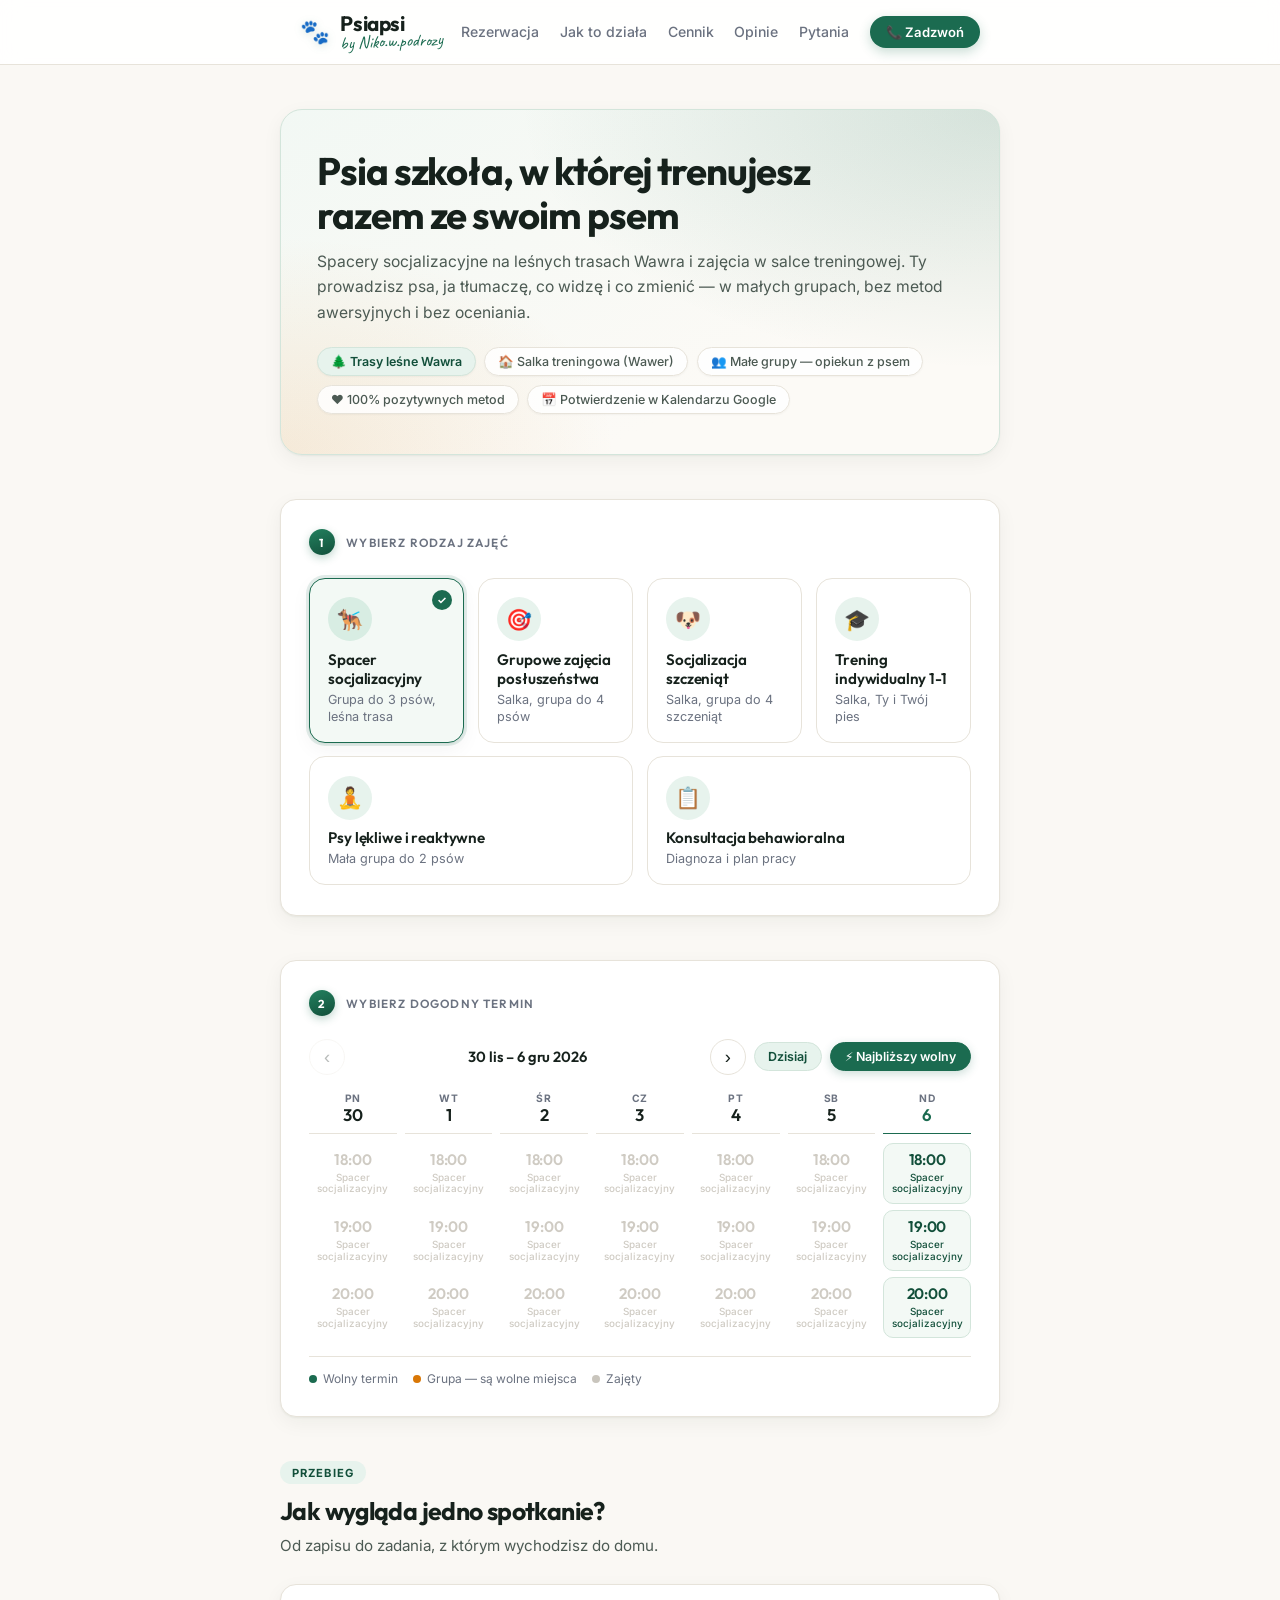
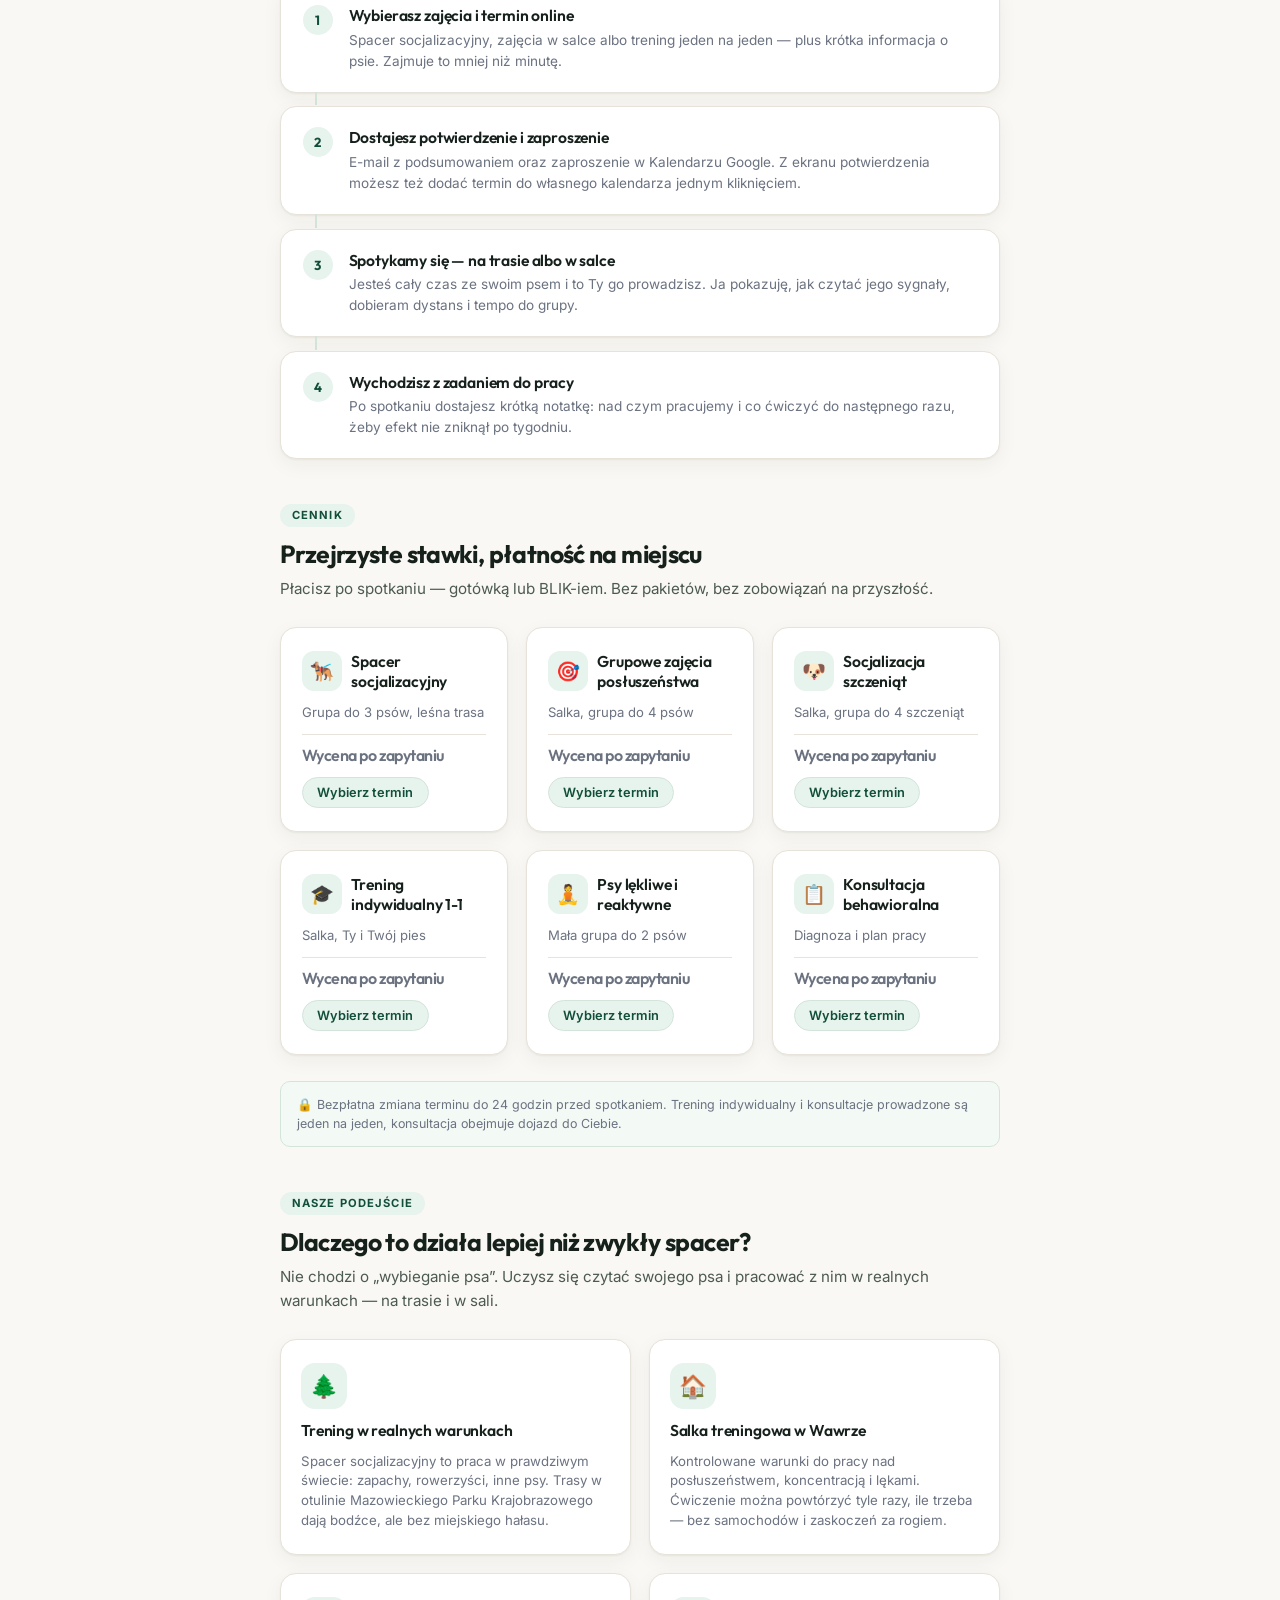
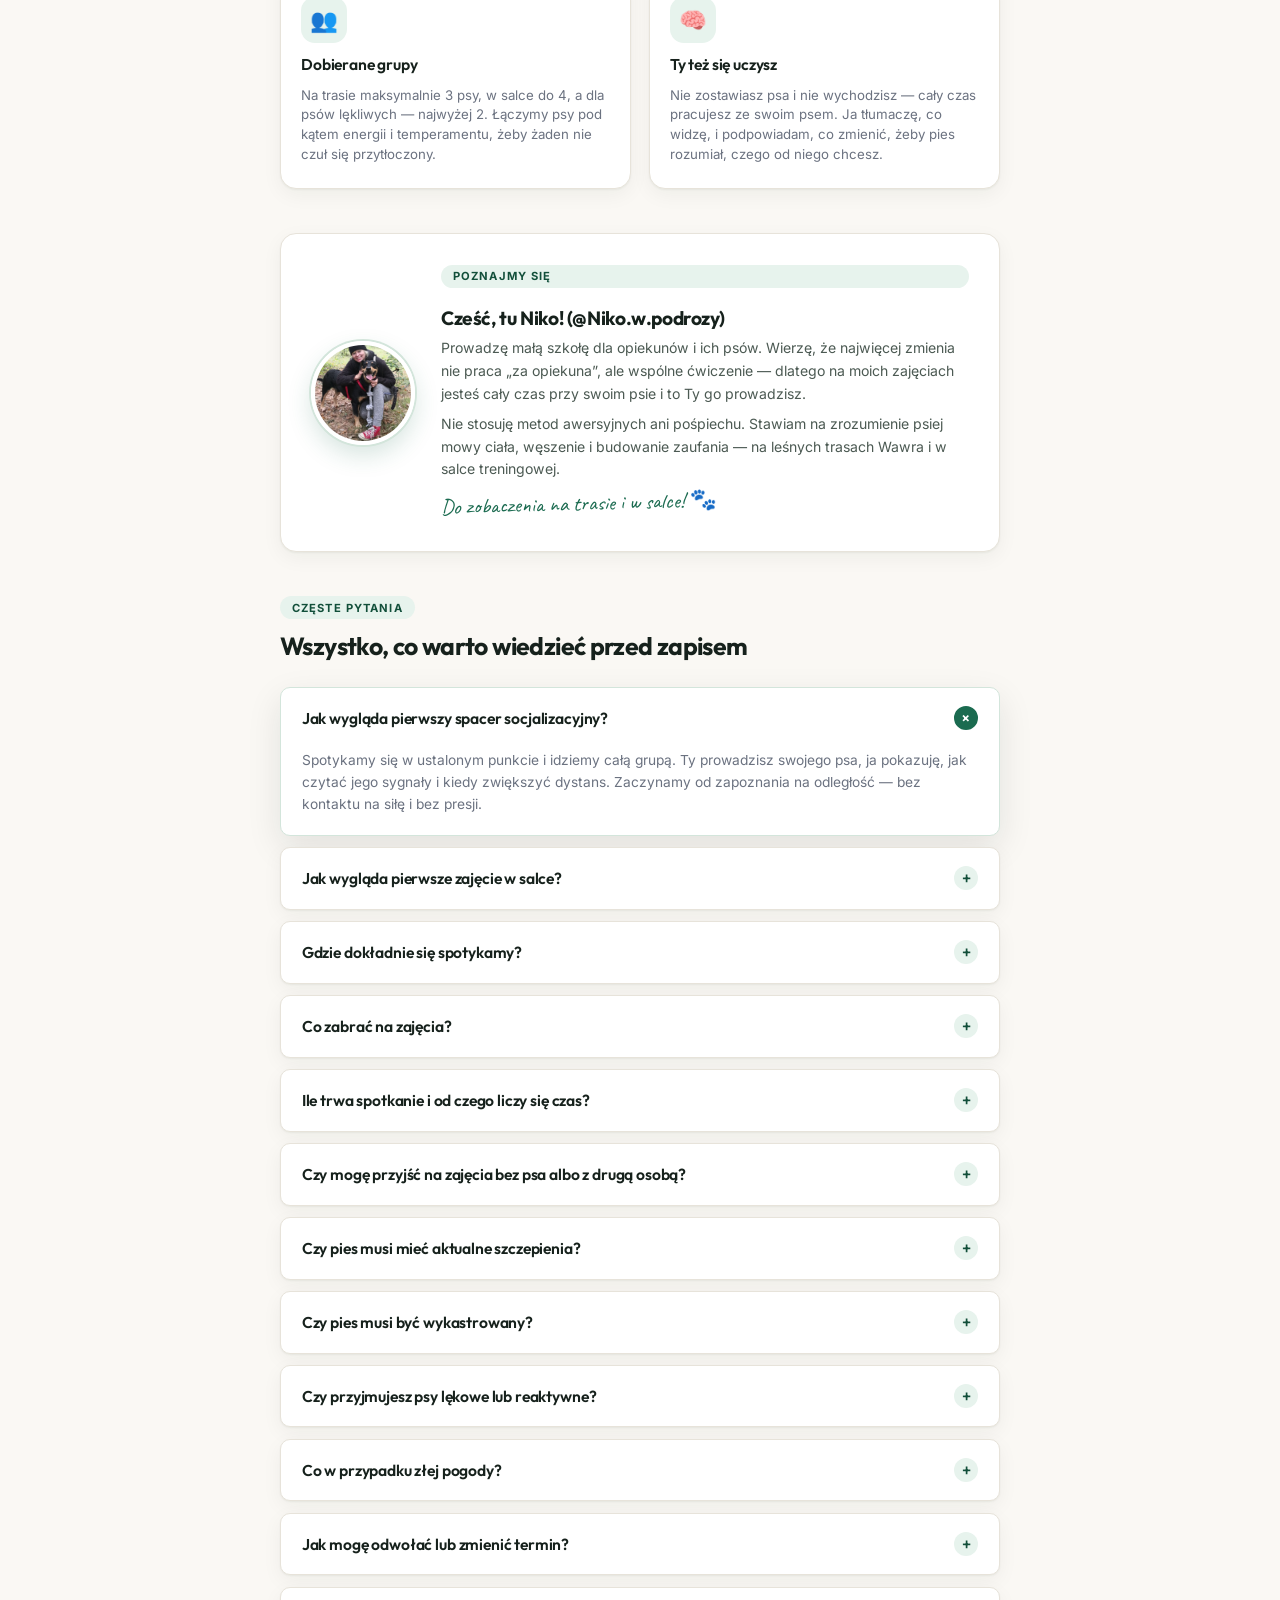
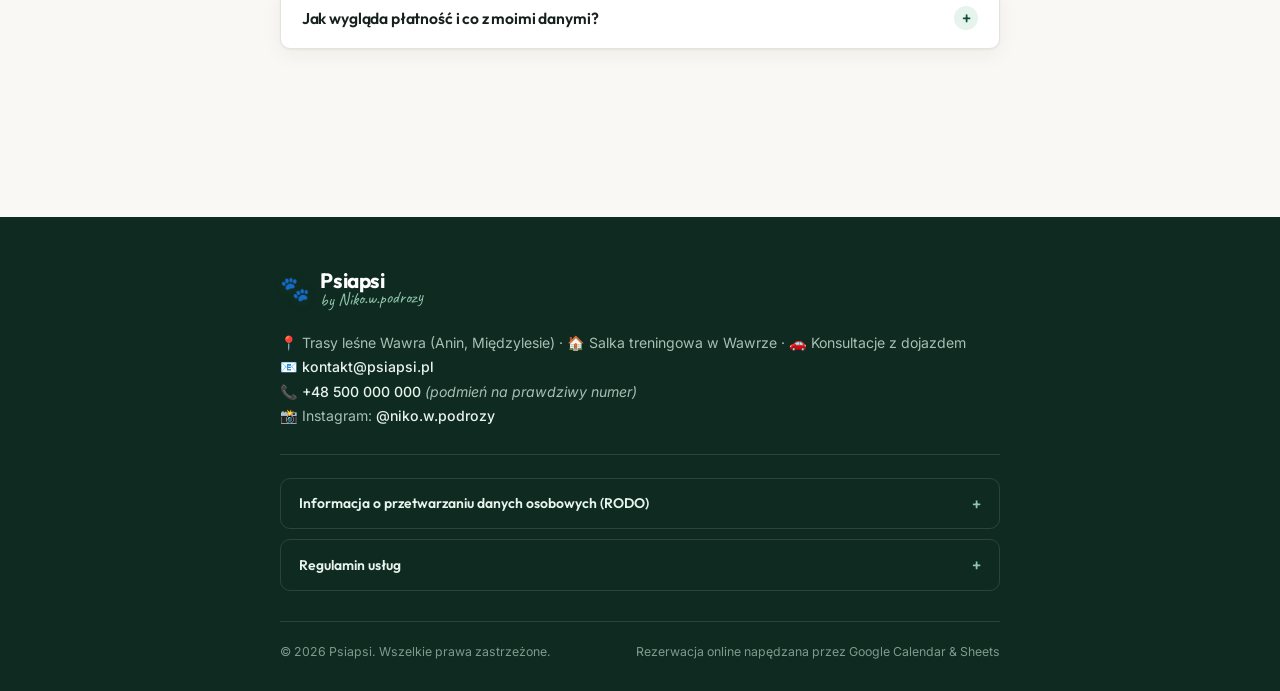
==== index.html @ 92fd33e4 "Ujednolić kalendarz i pokazywać zajęcia przy każdej godzinie Dni, w których wybrana usługa nie miała" ====
<!DOCTYPE html>
<html lang="pl">
<head>
  <meta charset="UTF-8">
  <meta name="viewport" content="width=device-width, initial-scale=1.0">
  <meta name="description" content="Psiapsi — Spacery, konsultacje behawioralne i treningi dla psów w Warszawie (Wawer). Zarezerwuj termin online w mniej niż minutę.">
  <meta name="robots" content="index, follow">
  <meta name="theme-color" content="#1B6B50">
  <link rel="canonical" href="https://psiapsi.pl/">
  <title>Psiapsi — Spacery, Konsultacje i Treningi Psów | Warszawa Wawer</title>

  <!-- Favicon (inline SVG — bez dodatkowych zapytań) -->
  <link rel="icon" href="data:image/svg+xml,%3Csvg xmlns='http://www.w3.org/2000/svg' viewBox='0 0 100 100'%3E%3Ctext y='.9em' font-size='90'%3E%F0%9F%90%BE%3C/text%3E%3C/svg%3E">

  <!-- Open Graph / Social -->
  <meta property="og:type" content="website">
  <meta property="og:locale" content="pl_PL">
  <meta property="og:site_name" content="Psiapsi">
  <meta property="og:title" content="Psiapsi — Spacery, Konsultacje i Treningi Psów | Warszawa Wawer">
  <meta property="og:description" content="Spacery w otulinie Mazowieckiego Parku Krajobrazowego, małe grupy do 3 psów i konsultacje behawioralne. Zarezerwuj termin online w mniej niż minutę.">
  <meta property="og:url" content="https://psiapsi.pl/">
  <meta property="og:image" content="https://psiapsi.pl/images/Niko_Natka.jpg">
  <meta property="og:image:alt" content="Niko i Natka — opiekunka i pies Psiapsi">
  <meta name="twitter:card" content="summary_large_image">
  <meta name="twitter:title" content="Psiapsi — Spacery, Konsultacje i Treningi Psów | Warszawa Wawer">
  <meta name="twitter:description" content="Spacery w otulinie Mazowieckiego Parku Krajobrazowego, małe grupy do 3 psów i konsultacje behawioralne. Zarezerwuj termin online w mniej niż minutę.">
  <meta name="twitter:image" content="https://psiapsi.pl/images/Niko_Natka.jpg">

  <link rel="preconnect" href="https://fonts.googleapis.com">
  <link rel="preconnect" href="https://fonts.gstatic.com" crossorigin>
  <link href="https://fonts.googleapis.com/css2?family=Caveat:wght@600&family=Inter:wght@300;400;500;600;700&family=Outfit:wght@500;600;700&display=swap" rel="stylesheet">
  <link rel="stylesheet" href="styles/spotkania.css?v=20261031c">

  <script type="application/ld+json">
  {
    "@context": "https://schema.org",
    "@type": "LocalBusiness",
    "name": "Psiapsi",
    "description": "Spacery, konsultacje behawioralne i treningi dla psów w Warszawie (Wawer).",
    "url": "https://psiapsi.pl/",
    "image": "https://psiapsi.pl/images/Niko_Natka.jpg",
    "email": "kontakt@psiapsi.pl",
    "areaServed": { "@type": "Place", "name": "Warszawa Wawer" },
    "address": {
      "@type": "PostalAddress",
      "addressLocality": "Warszawa",
      "addressRegion": "Mazowieckie",
      "addressCountry": "PL"
    },
    "sameAs": ["https://instagram.com/niko.w.podrozy"],
    "makesOffer": [
      { "@type": "Offer", "itemOffered": { "@type": "Service", "name": "Spacer socjalizacyjny" } },
      { "@type": "Offer", "itemOffered": { "@type": "Service", "name": "Grupowe zajęcia posłuszeństwa" } },
      { "@type": "Offer", "itemOffered": { "@type": "Service", "name": "Socjalizacja szczeniąt" } },
      { "@type": "Offer", "itemOffered": { "@type": "Service", "name": "Trening indywidualny 1-1" } },
      { "@type": "Offer", "itemOffered": { "@type": "Service", "name": "Zajęcia dla psów lękliwych i reaktywnych" } },
      { "@type": "Offer", "itemOffered": { "@type": "Service", "name": "Konsultacja behawioralna" } }
    ]
  }
  </script>
</head>
<body>

  <a href="#main-content" class="s-skip-link">Przejdź do treści głównej</a>

  <!-- Nagłówek serwisu -->
  <header class="s-header">
    <div class="s-header-inner">
      <a href="index.html" class="s-logo" aria-label="Psiapsi — Strona Główna">
        <span class="s-logo-icon">🐾</span>
        <div class="s-logo-text">
          <span class="s-logo-name">Psiapsi</span>
          <span class="s-logo-sub">by Niko.w.podrozy</span>
        </div>
      </a>

      <button type="button" class="s-menu-toggle" id="menuToggle"
              aria-expanded="false" aria-controls="mainNav" aria-label="Otwórz menu">
        <span aria-hidden="true">☰</span>
      </button>

      <nav class="s-nav-links" id="mainNav" aria-label="Nawigacja główna">
        <a href="#step1" class="s-nav-link">Rezerwacja</a>
        <a href="#jak-to-dziala" class="s-nav-link">Jak to działa</a>
        <a href="#cennik" class="s-nav-link">Cennik</a>
        <a href="#opinie" class="s-nav-link">Opinie</a>
        <a href="#faq" class="s-nav-link">Pytania</a>
        <!-- UWAGA: podmień numer na prawdziwy -->
        <a href="tel:+48500000000" class="s-header-cta">📞 Zadzwoń</a>
      </nav>
    </div>
  </header>

  <!-- Główna zawartość -->
  <main class="s-main" id="main-content">
    <div class="s-page">

      <!-- Hero Banner z Kalendarzem w centrum -->
      <div class="s-page-title" id="start">
        <h1>Psia szkoła, w której trenujesz razem ze swoim psem</h1>
        <p>
          Spacery socjalizacyjne na leśnych trasach Wawra i zajęcia w salce treningowej. Ty prowadzisz psa, ja tłumaczę, co widzę i co zmienić — w małych grupach, bez metod awersyjnych i bez oceniania.
        </p>

        <div class="s-hero-badges">
          <span class="s-badge s-badge--highlight">🌲 Trasy leśne Wawra</span>
          <span class="s-badge">🏠 Salka treningowa (Wawer)</span>
          <span class="s-badge">👥 Małe grupy — opiekun z psem</span>
          <span class="s-badge">❤️ 100% pozytywnych metod</span>
          <span class="s-badge">📅 Potwierdzenie w Kalendarzu Google</span>
        </div>
      </div>

      <!-- KROK 1: Rodzaj zajęć -->
      <section class="s-step" id="step1">
        <div class="s-step-label">
          <span class="s-step-num">1</span>
          <span>Wybierz rodzaj zajęć</span>
        </div>
        <div class="s-service-row" id="serviceRowContainer" role="group" aria-label="Rodzaj zajęć">
          <div class="s-service-loading">
            <span class="s-service-loading-dot">🐾</span> Ładowanie dostępnych zajęć...
          </div>
        </div>
      </section>

      <!-- KROK 2: Wybierz termin -->
      <section class="s-step" id="step2">
        <div class="s-step-label">
          <span class="s-step-num">2</span>
          <span>Wybierz dogodny termin</span>
        </div>

        <!-- Nawigacja tygodnia -->
        <div class="s-week-nav">
          <button type="button" class="s-week-arrow" id="prevWeekBtn" aria-label="Poprzedni tydzień">‹</button>
          <span class="s-week-label" id="weekRangeLabel">Tydzień</span>
          <button type="button" class="s-week-arrow" id="nextWeekBtn" aria-label="Następny tydzień">›</button>
          <button type="button" class="s-today-btn" id="todayJumpBtn">Dzisiaj</button>
          <button type="button" class="s-today-btn s-today-btn--accent" id="nextFreeBtn">⚡ Najbliższy wolny</button>
        </div>

        <!-- Pasek dni (desktop i mobile) -->
        <div class="s-days-strip" id="mobileDaysStrip" role="group" aria-label="Wybór dnia tygodnia"></div>

        <!-- Baner aktywnego dnia (mobile) -->
        <div class="s-mobile-banner" id="mobileActiveDayBanner">
          <button type="button" class="s-mobile-arrow" id="mobilePrevDayBtn" aria-label="Poprzedni dzień">‹</button>
          <span id="mobileDayBannerTitle">Dzień</span>
          <button type="button" class="s-mobile-arrow" id="mobileNextDayBtn" aria-label="Następny dzień">›</button>
        </div>

        <!-- Siatka slotów -->
        <div class="s-slots-grid" id="studioGrid" role="group" aria-label="Dostępne terminy"></div>

        <!-- Legenda -->
        <div class="s-legend">
          <span class="s-legend-item"><span class="s-dot free"></span>Wolny termin</span>
          <span class="s-legend-item"><span class="s-dot partial"></span>Grupa — są wolne miejsca</span>
          <span class="s-legend-item"><span class="s-dot busy"></span>Zajęty</span>
        </div>
      </section>

      <!-- KROK 3: Dane (pojawia się automatycznie po kliknięciu godziny) -->
      <section class="s-step s-step--form s-step--hidden" id="step3" aria-hidden="true" tabindex="-1" aria-label="Twoje dane i potwierdzenie">
        <div class="s-step-label">
          <span class="s-step-num">3</span>
          <span>Twoje dane i potwierdzenie</span>
        </div>

        <!-- Podsumowanie wybranego terminu -->
        <div class="s-selected-summary" id="selectedSummaryBar">
          <span class="s-summary-icon">📅</span>
          <span id="selectedSummaryText">—</span>
          <button type="button" class="s-change-btn" id="changeSelectionBtn">Zmień termin</button>
        </div>

        <form id="spotkaniaForm" novalidate>
          <input type="hidden" id="bookingDateInput" name="rawDate">
          <input type="hidden" id="timeSlot" name="timeSlot">
          <input type="hidden" id="serviceType" name="serviceType">

          <div class="s-form-grid">
            <div class="s-field">
              <label for="firstName">Twoje imię</label>
              <input type="text" id="firstName" name="firstName" placeholder="np. Anna" required autocomplete="given-name">
            </div>
            <div class="s-field">
              <label for="lastName">Twoje nazwisko</label>
              <input type="text" id="lastName" name="lastName" placeholder="np. Kowalska" required autocomplete="family-name">
            </div>
            <div class="s-field">
              <label for="clientEmail">Adres e-mail</label>
              <input type="email" id="clientEmail" name="clientEmail" placeholder="twoj.adres@gmail.com" required autocomplete="email">
            </div>
            <div class="s-field">
              <label for="clientPhone">Telefon kontaktowy</label>
              <input type="tel" id="clientPhone" name="clientPhone" placeholder="np. 600 100 200" required autocomplete="tel" inputmode="tel">
            </div>
            <div class="s-field s-field--full">
              <span class="s-field-hint">Na e-mail wyślemy zaproszenie w Kalendarzu Google i potwierdzenie. Numer telefonu przydaje się, gdyby coś wydarzyło się na trasie.</span>
            </div>
            <div class="s-field">
              <label for="dogName">Imię psa</label>
              <input type="text" id="dogName" name="dogName" placeholder="np. Luna" required>
            </div>
            <div class="s-field">
              <label for="dogAge">Wiek psa (w latach)</label>
              <input type="number" id="dogAge" name="dogAge" placeholder="np. 3" min="0" max="20" required>
            </div>
            <div class="s-field s-field--full">
              <label id="dogGenderLabel">Płeć psa</label>
              <div class="s-gender-row" role="group" aria-labelledby="dogGenderLabel">
                <button type="button" class="s-gender-btn active" data-gender="pies" aria-pressed="true">🐕 Pies (samiec)</button>
                <button type="button" class="s-gender-btn" data-gender="suka" aria-pressed="false">🐩 Suka</button>
              </div>
            </div>
            <div class="s-field s-field--full">
              <label for="dogSociability">Jak Twój pies reaguje na inne psy?</label>
              <select id="dogSociability" name="dogSociability" required>
                <option value="Spokojnie – wita się lub ignoruje">Spokojnie – wita się lub ignoruje</option>
                <option value="Neutralnie – potrzebuje chwili dystansu">Neutralnie – potrzebuje chwili dystansu</option>
                <option value="Pobudliwie – mocno ciągnie do psów">Pobudliwie – mocno ciągnie do psów</option>
                <option value="Lękliwie – boi się innych psów">Lękliwie – boi się innych psów</option>
                <option value="Pierwszy kontakt – nie wiem">Pierwszy kontakt – nie wiem</option>
              </select>
              <span class="s-field-hint">Dzięki temu dobierzemy odpowiednich kompanów do spaceru grupowego.</span>
            </div>
            <div class="s-field s-field--full">
              <label for="dogNotes">Ważne informacje o psie <span class="s-optional">(opcjonalnie)</span></label>
              <textarea id="dogNotes" name="dogNotes" rows="3" placeholder="Zdrowie, alergie, przyjmowane leki, lęk przed hałasem, ulubione smakołyki…"></textarea>
            </div>
            <div class="s-field s-field--full">
              <label for="locationSelect">Miejsce spotkania</label>
              <select id="locationSelect" name="location" required>
                <option value="Warszawa Wawer (trasy leśne MPK)" selected>Warszawa Wawer (trasy leśne MPK)</option>
              </select>
            </div>
          </div>

          <div class="s-consents">
            <label class="s-checkbox">
              <input type="checkbox" id="healthConfirm" name="healthConfirm" required>
              <span>Potwierdzam, że pies jest zdrowy, ma aktualne szczepienia i nie jest w trakcie leczenia.</span>
            </label>
            <label class="s-checkbox">
              <input type="checkbox" id="rodoConsent" name="rodoConsent" required>
              <span>Wyrażam zgodę na przetwarzanie moich danych osobowych w celu obsługi tej rezerwacji. <a href="#rodo">Informacja RODO</a>.</span>
            </label>
          </div>

          <button type="submit" class="s-submit-btn" id="submitBtn">
            <span id="submitBtnText">Potwierdź rezerwację</span>
          </button>

          <p class="s-guarantee">🔒 Bezpłatna zmiana terminu do 24h przed spotkaniem · Płatność na miejscu lub BLIK</p>
        </form>
      </section>

      <!-- Stan sukcesu -->
      <section class="s-success s-step--hidden" id="successSection" role="status" aria-live="polite" tabindex="-1">
        <div class="s-success-inner">
          <div class="s-success-icon">🎉</div>
          <h2>Rezerwacja przyjęta!</h2>
          <p>Wydarzenie zostało utworzone w systemie, a oficjalne zaproszenie wysłane do Twojego Kalendarza Google.</p>
          <div class="s-success-details" id="modalSummaryDetails"></div>
          <div class="s-success-actions">
            <button type="button" class="s-success-btn" id="closeModalBtn">Wróć do grafiku</button>
            <button type="button" class="s-success-btn s-success-btn--ghost" id="addToCalendarBtn">📅 Dodaj do kalendarza</button>
            <button type="button" class="s-success-btn s-success-btn--ghost" id="anotherBookingBtn">Zarezerwuj kolejny termin</button>
            <a class="s-success-btn s-success-btn--ghost" href="https://instagram.com/niko.w.podrozy" target="_blank" rel="noopener">📸 Obserwuj na Instagramie</a>
          </div>
        </div>
      </section>

      <!-- ── SEKCJA: JAK TO DZIAŁA ────────────────────────────────────── -->
      <section class="s-section" id="jak-to-dziala">
        <div class="s-section-header">
          <span class="s-section-tag">Przebieg</span>
          <h2 class="s-section-title">Jak wygląda jedno spotkanie?</h2>
          <p class="s-section-desc">Od zapisu do zadania, z którym wychodzisz do domu.</p>
        </div>

        <ol class="s-flow">
          <li class="s-flow-step">
            <span class="s-flow-num">1</span>
            <div class="s-flow-body">
              <h3 class="s-flow-title">Wybierasz zajęcia i termin online</h3>
              <p class="s-flow-text">Spacer socjalizacyjny, zajęcia w salce albo trening jeden na jeden — plus krótka informacja o psie. Zajmuje to mniej niż minutę.</p>
            </div>
          </li>
          <li class="s-flow-step">
            <span class="s-flow-num">2</span>
            <div class="s-flow-body">
              <h3 class="s-flow-title">Dostajesz potwierdzenie i zaproszenie</h3>
              <p class="s-flow-text">E-mail z podsumowaniem oraz zaproszenie w Kalendarzu Google. Z ekranu potwierdzenia możesz też dodać termin do własnego kalendarza jednym kliknięciem.</p>
            </div>
          </li>
          <li class="s-flow-step">
            <span class="s-flow-num">3</span>
            <div class="s-flow-body">
              <h3 class="s-flow-title">Spotykamy się — na trasie albo w salce</h3>
              <p class="s-flow-text">Jesteś cały czas ze swoim psem i to Ty go prowadzisz. Ja pokazuję, jak czytać jego sygnały, dobieram dystans i tempo do grupy.</p>
            </div>
          </li>
          <li class="s-flow-step">
            <span class="s-flow-num">4</span>
            <div class="s-flow-body">
              <h3 class="s-flow-title">Wychodzisz z zadaniem do pracy</h3>
              <p class="s-flow-text">Po spotkaniu dostajesz krótką notatkę: nad czym pracujemy i co ćwiczyć do następnego razu, żeby efekt nie zniknął po tygodniu.</p>
            </div>
          </li>
        </ol>
      </section>

      <!-- ── SEKCJA: CENNIK (renderowany z zakładki „Uslugi”) ─────────── -->
      <section class="s-section" id="cennik">
        <div class="s-section-header">
          <span class="s-section-tag">Cennik</span>
          <h2 class="s-section-title">Przejrzyste stawki, płatność na miejscu</h2>
          <p class="s-section-desc">Płacisz po spotkaniu — gotówką lub BLIK-iem. Bez pakietów, bez zobowiązań na przyszłość.</p>
        </div>

        <div class="s-price-grid" id="priceGrid">
          <div class="s-price-card s-price-card--loading">Ładowanie cennika…</div>
        </div>

        <p class="s-price-note">🔒 Bezpłatna zmiana terminu do 24 godzin przed spotkaniem. Trening indywidualny i konsultacje prowadzone są jeden na jeden, konsultacja obejmuje dojazd do Ciebie.</p>
      </section>

      <!-- ── SEKCJA: OPINIE (pokazywana tylko, gdy są dane w arkuszu) ─── -->
      <section class="s-section s-section--hidden" id="opinie">
        <div class="s-section-header">
          <span class="s-section-tag">Opinie opiekunów</span>
          <h2 class="s-section-title">Co mówią opiekunowie</h2>
        </div>
        <div class="s-testimonial-grid" id="testimonialGrid"></div>
      </section>

      <!-- ── SEKCJA 1: DLACZEGO MY ────────────────────────────────────── -->
      <section class="s-section" id="dlaczego-my">
        <div class="s-section-header">
          <span class="s-section-tag">Nasze podejście</span>
          <h2 class="s-section-title">Dlaczego to działa lepiej niż zwykły spacer?</h2>
          <p class="s-section-desc">Nie chodzi o „wybieganie psa”. Uczysz się czytać swojego psa i pracować z nim w realnych warunkach — na trasie i w sali.</p>
        </div>

        <div class="s-features-grid">
          <div class="s-feature-card">
            <span class="s-feature-icon">🌲</span>
            <h3 class="s-feature-title">Trening w realnych warunkach</h3>
            <p class="s-feature-text">Spacer socjalizacyjny to praca w prawdziwym świecie: zapachy, rowerzyści, inne psy. Trasy w otulinie Mazowieckiego Parku Krajobrazowego dają bodźce, ale bez miejskiego hałasu.</p>
          </div>
          <div class="s-feature-card">
            <span class="s-feature-icon">🏠</span>
            <h3 class="s-feature-title">Salka treningowa w Wawrze</h3>
            <p class="s-feature-text">Kontrolowane warunki do pracy nad posłuszeństwem, koncentracją i lękami. Ćwiczenie można powtórzyć tyle razy, ile trzeba — bez samochodów i zaskoczeń za rogiem.</p>
          </div>
          <div class="s-feature-card">
            <span class="s-feature-icon">👥</span>
            <h3 class="s-feature-title">Dobierane grupy</h3>
            <p class="s-feature-text">Na trasie maksymalnie 3 psy, w salce do 4, a dla psów lękliwych — najwyżej 2. Łączymy psy pod kątem energii i temperamentu, żeby żaden nie czuł się przytłoczony.</p>
          </div>
          <div class="s-feature-card">
            <span class="s-feature-icon">🧠</span>
            <h3 class="s-feature-title">Ty też się uczysz</h3>
            <p class="s-feature-text">Nie zostawiasz psa i nie wychodzisz — cały czas pracujesz ze swoim psem. Ja tłumaczę, co widzę, i podpowiadam, co zmienić, żeby pies rozumiał, czego od niego chcesz.</p>
          </div>
        </div>
      </section>

      <!-- ── SEKCJA 2: O MNIE ────────────────────────────────────────── -->
      <section class="s-section" id="o-nas">
        <div class="s-about-card">
          <img src="images/Niko_Natka.jpg" alt="Niko i Natka — Psiapsi" class="s-about-avatar" width="96" height="96" loading="lazy" decoding="async">
          <div class="s-about-content">
            <span class="s-section-tag">Poznajmy się</span>
            <h2 class="s-about-name">Cześć, tu Niko! (@Niko.w.podrozy)</h2>
            <p class="s-about-bio">
              Prowadzę małą szkołę dla opiekunów i ich psów. Wierzę, że najwięcej zmienia nie praca „za opiekuna”, ale wspólne ćwiczenie — dlatego na moich zajęciach jesteś cały czas przy swoim psie i to Ty go prowadzisz.
            </p>
            <p class="s-about-bio">
              Nie stosuję metod awersyjnych ani pośpiechu. Stawiam na zrozumienie psiej mowy ciała, węszenie i budowanie zaufania — na leśnych trasach Wawra i w salce treningowej.
            </p>
            <span class="s-about-signature">Do zobaczenia na trasie i w salce! 🐾</span>
          </div>
        </div>
      </section>

      <!-- ── SEKCJA 3: FAQ ───────────────────────────────────────────── -->
      <section class="s-section" id="faq">
        <div class="s-section-header">
          <span class="s-section-tag">Częste pytania</span>
          <h2 class="s-section-title">Wszystko, co warto wiedzieć przed zapisem</h2>
        </div>

        <div class="s-faq-list">
          <details class="s-faq-item" open>
            <summary class="s-faq-question">Jak wygląda pierwszy spacer socjalizacyjny?</summary>
            <p class="s-faq-answer">Spotykamy się w ustalonym punkcie i idziemy całą grupą. Ty prowadzisz swojego psa, ja pokazuję, jak czytać jego sygnały i kiedy zwiększyć dystans. Zaczynamy od zapoznania na odległość — bez kontaktu na siłę i bez presji.</p>
          </details>
          <details class="s-faq-item">
            <summary class="s-faq-question">Jak wygląda pierwsze zajęcie w salce?</summary>
            <p class="s-faq-answer">Krótkie omówienie, rozgrzewka i konkretne zadania: posłuszeństwo, koncentracja na opiekunie, spokój w obecności innych psów. Pracujemy w tempie dopasowanym do grupy, a ćwiczenie powtarzamy tyle razy, ile trzeba.</p>
          </details>
          <details class="s-faq-item">
            <summary class="s-faq-question">Gdzie dokładnie się spotykamy?</summary>
            <p class="s-faq-answer">Spacery socjalizacyjne startują na terenie Wawra (Anin, Międzylesie), przy wejściu na trasy leśne. Zajęcia grupowe i trening indywidualny odbywają się w salce treningowej w Wawrze, a konsultacja — z moim dojazdem do Ciebie. Dokładny punkt spotkania potwierdzam razem z rezerwacją.</p>
          </details>
          <details class="s-faq-item">
            <summary class="s-faq-question">Co zabrać na zajęcia?</summary>
            <p class="s-faq-answer">Wygodną smycz (nie flexi), smakołyki pokrojone na drobne kawałki i ulubioną zabawkę. Jeśli pies pracuje w kagańcu albo nosi szele, zabierz je ze sobą. Na trasę warto wziąć wodę dla psa.</p>
          </details>
          <details class="s-faq-item">
            <summary class="s-faq-question">Ile trwa spotkanie i od czego liczy się czas?</summary>
            <p class="s-faq-answer">Czas trwania każdego rodzaju zajęć znajdziesz w cenniku. Podana godzina to moment startu w umówionym miejscu — liczymy od początku pracy z psem, a nie od wyjścia z domu.</p>
          </details>
          <details class="s-faq-item">
            <summary class="s-faq-question">Czy mogę przyjść na zajęcia bez psa albo z drugą osobą?</summary>
            <p class="s-faq-answer">Na pierwsze spotkanie możesz przyjść sam, żeby wszystko zobaczyć. Na zajęcia możecie przyjść we dwójkę — jedna osoba pracuje z psem, druga się przygląda i uczy się tego samego.</p>
          </details>
          <details class="s-faq-item">
            <summary class="s-faq-question">Czy pies musi mieć aktualne szczepienia?</summary>
            <p class="s-faq-answer">Tak. Prosimy o aktualne szczepienia oraz zabezpieczenie przed pasożytami zewnętrznymi. Jeśli pies jest w trakcie leczenia albo ma chorobę zakaźną, przesuniemy spotkanie na później — dla bezpieczeństwa jego i pozostałych psów.</p>
          </details>
          <details class="s-faq-item">
            <summary class="s-faq-question">Czy pies musi być wykastrowany?</summary>
            <p class="s-faq-answer">Nie stawiamy tego jako warunku. W grupie prosimy jednak o informację o cieczce — w takim terminie zamieniamy zajęcia grupowe na trening indywidualny.</p>
          </details>
          <details class="s-faq-item">
            <summary class="s-faq-question">Czy przyjmujesz psy lękowe lub reaktywne?</summary>
            <p class="s-faq-answer">Tak — prowadzę dla nich osobne zajęcia: w bardzo małej grupie (najwyżej 2 psy) albo indywidualnie w salce. Pracujemy w takim dystansie, w jakim pies jest jeszcze w stanie się uczyć. Napisz w uwagach, czego się spodziewać.</p>
          </details>
          <details class="s-faq-item">
            <summary class="s-faq-question">Co w przypadku złej pogody?</summary>
            <p class="s-faq-answer">Zajęcia w salce odbywają się niezależnie od pogody. Spacery socjalizacyjne przekładamy przy ulewie, burzy lub skrajnych upałach — odezwę się z propozycją nowego terminu.</p>
          </details>
          <details class="s-faq-item">
            <summary class="s-faq-question">Jak mogę odwołać lub zmienić termin?</summary>
            <p class="s-faq-answer">Możesz bezpłatnie zmienić termin do 24 godzin przed spotkaniem — wystarczy odpowiedzieć na e-mail z rezerwacją lub zadzwonić.</p>
          </details>
          <details class="s-faq-item">
            <summary class="s-faq-question">Jak wygląda płatność i co z moimi danymi?</summary>
            <p class="s-faq-answer">Płacisz po spotkaniu — gotówką lub BLIK-iem, bez zaliczek i pakietów. Dane z formularza wykorzystuję wyłącznie do obsługi rezerwacji i kontaktu; szczegóły znajdziesz w <a href="#rodo">informacji RODO</a> w stopce.</p>
          </details>
        </div>
      </section>

    </div>
  </main>

  <!-- Stopka serwisu -->
  <footer class="s-footer">
    <div class="s-footer-inner">
      <div class="s-footer-top">
        <div class="s-logo">
          <span class="s-logo-icon">🐾</span>
          <div class="s-logo-text">
            <span class="s-logo-name">Psiapsi</span>
            <span class="s-logo-sub">by Niko.w.podrozy</span>
          </div>
        </div>

        <div class="s-footer-contact">
          <span>📍 Trasy leśne Wawra (Anin, Międzylesie) · 🏠 Salka treningowa w Wawrze · 🚗 Konsultacje z dojazdem</span>
          <span>📧 <a href="mailto:kontakt@psiapsi.pl">kontakt@psiapsi.pl</a></span>
          <span>📞 <a href="tel:+48500000000">+48 500 000 000</a> <em>(podmień na prawdziwy numer)</em></span>
          <span>📸 Instagram: <a href="https://instagram.com/niko.w.podrozy" target="_blank" rel="noopener">@niko.w.podrozy</a></span>
        </div>
      </div>

      <!-- Dokumenty: treści do uzupełnienia przez administratora danych -->
      <div class="s-legal">
        <details class="s-legal-item" id="rodo">
          <summary class="s-legal-question">Informacja o przetwarzaniu danych osobowych (RODO)</summary>
          <div class="s-legal-body">
            <p><strong>Administrator danych:</strong> Psiapsi, kontakt@psiapsi.pl. <em>Uzupełnij pełną nazwę, adres i NIP.</em></p>
            <p>Dane z formularza (imię, nazwisko, e-mail, telefon, informacje o psie) przetwarzamy wyłącznie w celu przyjęcia i obsługi rezerwacji, kontaktu w sprawie spotkania oraz utworzenia zaproszenia w kalendarzu — na podstawie art. 6 ust. 1 lit. b RODO (wykonanie umowy) oraz lit. f (prawnie uzasadniony interes: kontakt i obrona przed roszczeniami).</p>
            <p>W obsłudze zapisów korzystamy z usług Google (Arkusz Google, Kalendarz Google, Gmail), w związku z czym dane są przetwarzane również poza terenem Polski, na warunkach opisanych w dokumentach Google. Nie przekazujemy danych w celach marketingowych i nie sprzedajemy ich osobom trzecim.</p>
            <p>Dane przechowujemy przez czas niezbędny do obsługi rezerwacji i rozliczeń, a w zakresie wymaganym przepisami — do upływu okresu przedawnienia roszczeń.</p>
            <p>Masz prawo dostępu do swoich danych, ich sprostowania, usunięcia, ograniczenia przetwarzania, przenoszenia oraz wniesienia sprzeciwu. Bez kontaktu z Tobą nie jesteśmy w stanie zrealizować usługi, więc wniesienie sprzeciwu wobec przetwarzania oznacza rezygnację z rezerwacji. Możesz również złożyć skargę do Prezesa Urzędu Ochrony Danych Osobowych.</p>
            <p>Podanie danych jest dobrowolne, ale niezbędne do przyjęcia rezerwacji.</p>
          </div>
        </details>

        <details class="s-legal-item" id="regulamin">
          <summary class="s-legal-question">Regulamin usług</summary>
          <div class="s-legal-body">
            <p><strong>Zakres usług.</strong> Prowadzimy zajęcia dla opiekunów i ich psów: spacery socjalizacyjne na trasach leśnych Wawra (Anin, Międzylesie), zajęcia grupowe i trening indywidualny w salce treningowej w Wawrze oraz konsultacje behawioralne z dojazdem. Na zajęciach opiekun pracuje ze swoim psem; nie prowadzimy wyprowadzania psów bez opiekuna i nie świadczymy opieki weterynaryjnej ani nie podajemy leków, o ile nie zostało to ustalone osobno.</p>
            <p><strong>Bezpieczeństwo.</strong> Pies musi być zdrowy, mieć aktualne szczepienia i być zabezpieczony przed pasożytami zewnętrznymi. Opiekun zobowiązuje się zgłosić przed zajęciami agresję, lęk, chorobę zakaźną oraz cieczkę.</p>
            <p><strong>Terminy.</strong> Rezerwację możesz bezpłatnie zmienić lub odwołać do 24 godzin przed spotkaniem.</p>
            <p><strong>Pogoda.</strong> Zajęcia w salce odbywają się niezależnie od pogody. W przypadku ulewy, burzy lub skrajnych upałów spacer socjalizacyjny przekładamy na inny, dogodny termin w porozumieniu z opiekunem.</p>
            <p><strong>Płatność.</strong> Po spotkaniu — gotówką lub BLIK-iem. Nie pobieramy zaliczek.</p>
            <p><strong>Zdarzenia losowe.</strong> W razie wypadku lub zdarzenia na trasie niezwłocznie kontaktujemy się z opiekunem i działamy zgodnie z jego wskazówkami.</p>
          </div>
        </details>
      </div>

      <div class="s-footer-bottom">
        <span>© 2026 Psiapsi. Wszelkie prawa zastrzeżone.</span>
        <span>Rezerwacja online napędzana przez Google Calendar & Sheets</span>
      </div>
    </div>
  </footer>

  <script src="scripts/spotkania.js?v=20261031c" defer></script>
</body>
</html>
---- styles/spotkania.css ----
/* ==========================================================
   PsiApsi — spotkania.css
   Ciepła, leśna minimalistyka:
   papierowe tło · głęboka zieleń · piaskowy akcent
   Nagłówki: Outfit · Treść: Inter · Odręczne akcenty: Caveat
   ========================================================== */

*, *::before, *::after { box-sizing: border-box; margin: 0; padding: 0; }

:root {
  /* ── Marka ── */
  --brand:       #1B6B50;
  --brand-dark:  #124F3A;
  --brand-deep:  #0F2A20;
  --brand-soft:  #E7F3ED;
  --brand-tint:  #F3F9F5;

  /* ── Akcent piaskowy ── */
  --accent:      #D97706;
  --accent-dark: #8A4B06;
  --accent-soft: #FDF3E0;
  --accent-line: #F0DFC0;

  /* ── Neutralne (ciepłe) ── */
  --text:        #16211C;
  --text-soft:   #4C5A53;
  --text-muted:  #6B7280;
  --border:      #E7E3DA;
  --border-green:#D3E5DB;
  --bg:          #FAF8F4;
  --white:       #FFFFFF;

  /* ── Kształt ── */
  --radius:      16px;
  --radius-sm:   10px;
  --radius-lg:   22px;
  --radius-pill: 999px;
  --shadow:      0 1px 2px rgba(22,33,28,.05), 0 6px 20px rgba(22,33,28,.05);
  --shadow-md:   0 12px 34px rgba(22,33,28,.10);

  /* ── Typografia ── */
  --font:         'Inter', system-ui, -apple-system, sans-serif;
  --font-display: 'Outfit', 'Inter', system-ui, sans-serif;
  --font-hand:    'Caveat', cursive;
}

html { font-size: 16px; scroll-behavior: smooth; }

body {
  font-family: var(--font);
  background: var(--bg);
  color: var(--text);
  min-height: 100vh;
  -webkit-font-smoothing: antialiased;
}

/* ── Dostępność: skip link + focus klawiatury ─────────────── */

.s-skip-link {
  position: absolute;
  left: -9999px;
  top: 0;
  z-index: 200;
  padding: .7rem 1.1rem;
  background: var(--brand);
  color: #fff;
  border-radius: 0 0 var(--radius-sm) 0;
  font-size: .85rem;
  font-weight: 600;
  text-decoration: none;
}
.s-skip-link:focus { left: 0; }

:focus-visible {
  outline: 3px solid rgba(27,107,80,.45);
  outline-offset: 2px;
  border-radius: 6px;
}

.s-slot-btn:focus-visible,
.s-service-btn:focus-visible,
.s-day-pill:focus-visible {
  outline: 3px solid var(--brand);
  outline-offset: 2px;
}

/* Kontenery sekcji są fokusowane programowo — bez ramki, treść jest widoczna */
.s-step:focus,
.s-success:focus { outline: none; }

/* ── Nagłówek ─────────────────────────────────────────────── */

.s-header {
  position: sticky;
  top: 0;
  z-index: 100;
  background: rgba(255,255,255,.88);
  backdrop-filter: saturate(140%) blur(10px);
  -webkit-backdrop-filter: saturate(140%) blur(10px);
  border-bottom: 1px solid var(--border);
}

.s-header-inner {
  max-width: 720px;
  margin: 0 auto;
  padding: 0 1.25rem;
  height: 64px;
  display: flex;
  align-items: center;
  justify-content: space-between;
}

/* ── Logo ─────────────────────────────────────────────────── */

.s-logo {
  display: flex;
  align-items: center;
  gap: .65rem;
  text-decoration: none;
  color: var(--text);
}

.s-logo-icon {
  font-size: 1.5rem;
  line-height: 1;
  filter: drop-shadow(0 2px 4px rgba(27,107,80,.18));
}

.s-logo-text {
  display: flex;
  flex-direction: column;
  line-height: 1.1;
}

.s-logo-name {
  font-family: var(--font-display);
  font-weight: 700;
  font-size: 1.3rem;
  letter-spacing: -.02em;
  color: var(--text);
}

.s-logo-sub {
  font-family: var(--font-hand);
  font-size: 1.1rem;
  color: var(--brand);
  margin-top: -3px;
  transform: rotate(-2deg);
  display: inline-block;
}

/* ── Przycisk menu (mobile) ───────────────────────────────── */

.s-menu-toggle {
  display: none;
  align-items: center;
  justify-content: center;
  width: 42px;
  height: 42px;
  border-radius: var(--radius-sm);
  border: 1.5px solid var(--border);
  background: var(--white);
  color: var(--text);
  font-size: 1.15rem;
  line-height: 1;
  cursor: pointer;
  transition: border-color .18s, background .18s;
}
.s-menu-toggle:hover { border-color: var(--border-green); background: var(--brand-tint); }

/* ── Układ strony ─────────────────────────────────────────── */

.s-main { padding: 2.75rem 1.25rem 5.5rem; }

.s-page {
  max-width: 720px;
  margin: 0 auto;
  display: flex;
  flex-direction: column;
  gap: 2.75rem;
}

/* Kotwice nie chowają się pod przyklejonym nagłówkiem */
.s-page-title,
.s-step,
.s-section { scroll-margin-top: 88px; }

/* ── Hero ─────────────────────────────────────────────────── */

.s-page-title {
  position: relative;
  overflow: hidden;
  padding: 2.5rem 2.25rem;
  border-radius: var(--radius-lg);
  border: 1px solid var(--border-green);
  background:
    radial-gradient(115% 130% at 100% 0%, rgba(27,107,80,.16), transparent 58%),
    radial-gradient(85% 115% at 0% 100%, rgba(217,119,6,.12), transparent 55%),
    linear-gradient(155deg, #F2F8F4 0%, #FCFAF6 72%);
  box-shadow: var(--shadow);
}

.s-page-title h1 {
  font-family: var(--font-display);
  font-size: clamp(1.6rem, 4.4vw, 2.4rem);
  font-weight: 700;
  letter-spacing: -.028em;
  line-height: 1.14;
  margin-bottom: .7rem;
  color: var(--text);
  text-wrap: balance;
}

.s-page-title p {
  color: var(--text-soft);
  font-size: .98rem;
  line-height: 1.62;
}

.s-hero-badges {
  display: flex;
  flex-wrap: wrap;
  gap: .55rem;
  margin-top: 1.35rem;
}

.s-badge {
  display: inline-flex;
  align-items: center;
  gap: .38rem;
  background: rgba(255,255,255,.85);
  border: 1px solid var(--border);
  padding: .38rem .8rem;
  border-radius: var(--radius-pill);
  font-size: .78rem;
  font-weight: 500;
  color: var(--text-soft);
  box-shadow: 0 1px 2px rgba(22,33,28,.04);
}

.s-badge--highlight {
  background: var(--brand-soft);
  border-color: var(--border-green);
  color: var(--brand-dark);
  font-weight: 600;
}

/* ── Kroki ────────────────────────────────────────────────── */

.s-step {
  background: var(--white);
  border: 1px solid var(--border);
  border-radius: var(--radius);
  padding: 1.85rem 1.75rem;
  box-shadow: var(--shadow);
}

.s-step--hidden { display: none; }

.s-step-label {
  display: flex;
  align-items: center;
  gap: .7rem;
  font-family: var(--font-display);
  font-size: .74rem;
  font-weight: 600;
  text-transform: uppercase;
  letter-spacing: .1em;
  color: var(--text-muted);
  margin-bottom: 1.4rem;
}

.s-step-num {
  width: 26px;
  height: 26px;
  border-radius: 50%;
  background: linear-gradient(160deg, #23815F, var(--brand-dark));
  color: #fff;
  font-size: .72rem;
  font-weight: 700;
  display: flex;
  align-items: center;
  justify-content: center;
  flex-shrink: 0;
  box-shadow: 0 3px 8px rgba(27,107,80,.28);
}

/* ── Kafle usług (Krok 1) ─────────────────────────────────── */

.s-service-row {
  display: flex;
  gap: .85rem;
  flex-wrap: wrap;
}

.s-service-btn {
  position: relative;
  flex: 1;
  min-width: 150px;
  display: flex;
  flex-direction: column;
  align-items: flex-start;
  gap: .55rem;
  padding: 1.15rem 1.15rem 1.05rem;
  background: var(--white);
  border: 1.5px solid var(--border);
  border-radius: var(--radius);
  cursor: pointer;
  text-align: left;
  font-family: var(--font);
  transition: border-color .18s, background .18s, box-shadow .18s, transform .18s;
}

.s-service-btn:hover {
  border-color: var(--border-green);
  background: var(--brand-tint);
  transform: translateY(-2px);
  box-shadow: var(--shadow);
}

.s-service-btn.active {
  border-color: var(--brand);
  background: var(--brand-tint);
  box-shadow: 0 0 0 3px rgba(27,107,80,.12), var(--shadow);
}

/* Znacznik wyboru na aktywnym kaflu */
.s-service-btn.active::after {
  content: '✓';
  position: absolute;
  top: .7rem;
  right: .7rem;
  width: 20px;
  height: 20px;
  border-radius: 50%;
  background: var(--brand);
  color: #fff;
  font-size: .68rem;
  font-weight: 700;
  display: flex;
  align-items: center;
  justify-content: center;
}

.s-service-icon {
  width: 44px;
  height: 44px;
  border-radius: 50%;
  background: var(--brand-soft);
  font-size: 1.3rem;
  display: flex;
  align-items: center;
  justify-content: center;
  flex-shrink: 0;
  transition: background .18s;
}

.s-service-btn.active .s-service-icon { background: #D8EDE3; }

.s-service-text {
  display: flex;
  flex-direction: column;
  gap: .18rem;
}

.s-service-name {
  font-family: var(--font-display);
  font-size: .95rem;
  font-weight: 600;
  color: var(--text);
  letter-spacing: -.01em;
}

.s-service-desc {
  font-size: .79rem;
  color: var(--text-muted);
  line-height: 1.35;
}

/* Czas trwania i cena na kaflu usługi (dane z arkusza) */
.s-service-meta {
  margin-top: .3rem;
  font-family: var(--font-display);
  font-size: .78rem;
  font-weight: 600;
  color: var(--brand-dark);
}

.s-service-loading {
  width: 100%;
  padding: 1.4rem;
  text-align: center;
  color: var(--text-muted);
  font-size: .88rem;
  background: var(--bg);
  border-radius: var(--radius);
  border: 1px dashed var(--border);
  display: flex;
  align-items: center;
  justify-content: center;
  gap: .55rem;
}

.s-service-loading-dot { animation: pulsePaw 1.4s infinite ease-in-out; }

@keyframes pulsePaw {
  0%, 100% { transform: scale(1);    opacity: .7; }
  50%      { transform: scale(1.22); opacity: 1; }
}

/* ── Nawigacja tygodnia (Krok 2) ──────────────────────────── */

.s-week-nav {
  display: flex;
  align-items: center;
  flex-wrap: wrap;
  gap: .5rem;
  margin-bottom: 1.1rem;
}

.s-week-arrow {
  width: 36px;
  height: 36px;
  border-radius: 50%;
  border: 1px solid var(--border);
  background: var(--white);
  color: var(--text);
  font-size: 1.15rem;
  line-height: 1;
  cursor: pointer;
  display: flex;
  align-items: center;
  justify-content: center;
  transition: background .18s, border-color .18s, color .18s;
}
.s-week-arrow:hover:not(:disabled) {
  background: var(--brand-soft);
  border-color: var(--brand);
  color: var(--brand-dark);
}
.s-week-arrow:disabled { opacity: .3; cursor: default; }

.s-week-label {
  flex: 1;
  text-align: center;
  font-family: var(--font-display);
  font-size: .92rem;
  font-weight: 600;
  color: var(--text);
  letter-spacing: -.01em;
}

.s-today-btn {
  font-family: var(--font);
  font-size: .78rem;
  font-weight: 600;
  padding: .38rem .85rem;
  border-radius: var(--radius-pill);
  border: 1px solid var(--border-green);
  background: var(--brand-soft);
  color: var(--brand-dark);
  cursor: pointer;
  white-space: nowrap;
  transition: background .18s, border-color .18s, color .18s;
}
.s-today-btn:hover { background: var(--brand); border-color: var(--brand); color: #fff; }

/* Skrót „Najbliższy wolny termin” — jednym kliknięciem do pierwszego okna */
.s-today-btn--accent {
  background: var(--brand);
  border-color: var(--brand);
  color: #fff;
  box-shadow: 0 3px 10px rgba(27,107,80,.22);
}
.s-today-btn--accent:hover {
  background: var(--brand-dark);
  border-color: var(--brand-dark);
  color: #fff;
}

/* ── Pasek dni ────────────────────────────────────────────── */

.s-days-strip {
  display: flex;
  gap: .45rem;
  margin-bottom: 1.35rem;
  overflow-x: auto;
  padding-bottom: 3px;
  scrollbar-width: none;
}
.s-days-strip::-webkit-scrollbar { display: none; }

/* Pasek dni służy wyborowi dnia na telefonie. Na desktopie cały tydzień
   jest widoczny, więc byłby tylko martwym przyciskiem bez efektu. */
@media (min-width: 560px) {
  .s-days-strip { display: none; }
}

.s-day-pill {
  flex: 1;
  min-width: 54px;
  max-width: 84px;
  display: flex;
  flex-direction: column;
  align-items: center;
  gap: .3rem;
  padding: .65rem .3rem;
  border-radius: var(--radius-sm);
  border: 1px solid var(--border);
  background: var(--white);
  cursor: pointer;
  font-family: var(--font);
  transition: background .18s, border-color .18s, transform .18s;
}

.s-day-pill:hover { background: var(--brand-tint); border-color: var(--border-green); transform: translateY(-1px); }

.s-day-pill.active {
  background: var(--brand);
  border-color: var(--brand);
  color: #fff;
  box-shadow: 0 4px 12px rgba(27,107,80,.28);
}

.s-day-pill.is-today .s-day-name { color: var(--brand); font-weight: 700; }
.s-day-pill.active.is-today .s-day-name { color: #fff; }

.s-day-name { font-size: .68rem; font-weight: 600; text-transform: uppercase; letter-spacing: .07em; }
.s-day-num  { font-family: var(--font-display); font-size: 1.05rem; font-weight: 600; }
.s-day-dot  { width: 6px; height: 6px; border-radius: 50%; background: #CFCBC3; flex-shrink: 0; }
.s-day-dot.is-free    { background: var(--brand); }
.s-day-dot.is-partial { background: var(--accent); }
.s-day-dot.is-busy    { background: #CFCBC3; }
.s-day-dot.is-other   { background: transparent; box-shadow: inset 0 0 0 1.5px var(--accent); }

/* ── Baner dnia (mobile) ──────────────────────────────────── */

.s-mobile-banner {
  display: none;
  align-items: center;
  justify-content: space-between;
  background: var(--brand-soft);
  border: 1px solid var(--border-green);
  border-radius: var(--radius-sm);
  padding: .65rem 1rem;
  margin-bottom: 1.1rem;
  font-family: var(--font-display);
  font-weight: 600;
  font-size: .92rem;
  color: var(--brand-dark);
}

.s-mobile-arrow {
  background: none;
  border: none;
  font-size: 1.35rem;
  color: var(--brand);
  cursor: pointer;
  padding: 0 .5rem;
  line-height: 1;
}

/* ── Siatka slotów ────────────────────────────────────────── */

/* Siatka 7 dni. Kolumny są zbite — dzień pokazuje tylko swoje godziny,
   więc przy wspólnym grafiku godziny same układają się w poziomie. */
.s-slots-grid {
  display: grid;
  grid-template-columns: repeat(7, 1fr);
  gap: .5rem;
  align-items: start;
  margin-bottom: 1.1rem;
}

.s-day-col {
  display: none;
  flex-direction: column;
  gap: .4rem;
}
.s-day-col.is-mobile-active { display: flex; }

/* Dzień bez terminów — przygaszony nagłówek, żeby nie zabierał uwagi */
.s-day-col.is-off .s-day-col-header {
  opacity: .45;
  border-bottom-style: dashed;
}

/* Dzień wolny: subtelna kreska zamiast zupełnie pustej kolumny */
.s-slot-empty {
  display: flex;
  align-items: center;
  justify-content: center;
  min-height: 3.4rem;
  font-size: 1.1rem;
  color: #D8D4CC;
}

/* Desktop: pełny tydzień */
@media (min-width: 560px) {
  .s-day-col { display: flex; }
}

.s-day-col-header {
  text-align: center;
  padding-bottom: .5rem;
  border-bottom: 1px solid var(--border);
  margin-bottom: .15rem;
}
.s-day-col-name {
  display: block;
  font-size: .64rem;
  font-weight: 700;
  text-transform: uppercase;
  letter-spacing: .08em;
  color: var(--text-muted);
}
.s-day-col-num {
  display: block;
  font-family: var(--font-display);
  font-size: 1.05rem;
  font-weight: 600;
  color: var(--text);
}

.s-day-col.is-today .s-day-col-num { color: var(--brand); }
.s-day-col.is-today .s-day-col-header { border-bottom-color: var(--brand); }

/* ── Slot ─────────────────────────────────────────────────── */

.s-slot-btn {
  width: 100%;
  min-height: 3.4rem;
  padding: .5rem .35rem;
  border-radius: var(--radius-sm);
  border: 1px solid transparent;
  font-family: var(--font);
  font-size: .78rem;
  font-weight: 500;
  text-align: center;
  cursor: pointer;
  transition: background .15s, color .15s, border-color .15s, transform .15s, box-shadow .15s;
  display: flex;
  flex-direction: column;
  align-items: center;
  justify-content: center;
  gap: .2rem;
}

.s-slot-time {
  font-family: var(--font-display);
  font-size: .95rem;
  font-weight: 600;
  letter-spacing: -.01em;
  line-height: 1.1;
}

/* Godzina zakończenia — druga linia, tylko gdy niesie informację */
.s-slot-end {
  font-size: .62rem;
  font-weight: 400;
  line-height: 1.1;
  color: var(--text-muted);
}

/* Licznik miejsc w trwającej grupie */
.s-slot-count {
  font-family: var(--font-display);
  font-size: .64rem;
  font-weight: 700;
  line-height: 1.1;
  padding: .05rem .35rem;
  border-radius: var(--radius-pill);
  background: rgba(217,119,6,.16);
  color: var(--accent-dark);
}

.s-slot-btn.is-free:hover .s-slot-end { color: rgba(255,255,255,.8); }
.s-slot-btn.is-partial:hover .s-slot-count {
  background: rgba(255,255,255,.22);
  color: #fff;
}

/* Stan: wolny */
.s-slot-btn.is-free {
  background: var(--brand-tint);
  border-color: var(--border-green);
  color: var(--brand-dark);
}
.s-slot-btn.is-free:hover {
  background: var(--brand);
  border-color: var(--brand);
  color: #fff;
  transform: translateY(-2px);
  box-shadow: 0 5px 14px rgba(27,107,80,.28);
}

/* Stan: można dołączyć (trwają zajęcia grupowe) */
.s-slot-btn.is-partial {
  background: var(--accent-soft);
  border-color: var(--accent-line);
  color: var(--accent-dark);
}
.s-slot-btn.is-partial:hover {
  background: var(--accent);
  border-color: var(--accent);
  color: #fff;
  transform: translateY(-2px);
  box-shadow: 0 5px 14px rgba(217,119,6,.28);
}

/* Stan: zajęty */
.s-slot-btn.is-full {
  background: #F6F4F0;
  border-color: var(--border);
  color: #A8A29B;
  cursor: not-allowed;
}

/* Stan: miniony */
.s-slot-btn.is-past {
  background: transparent;
  border-color: transparent;
  color: #CFCBC3;
  cursor: not-allowed;
}

/* Stan: wybrany (na końcu, aby wygrywał z pozostałymi) */
.s-slot-btn.is-selected {
  background: var(--brand);
  border-color: var(--brand);
  color: #fff;
  box-shadow: 0 6px 16px rgba(27,107,80,.32);
}

/* Nazwa zajęć — druga linia pod godziną, zawsze widoczna. Kolor dziedziczy
   po stanie slotu, więc kafelek zachowuje standardowy wygląd. */
.s-slot-service {
  max-width: 100%;
  font-size: .62rem;
  font-weight: 500;
  line-height: 1.15;
  color: inherit;
  overflow-wrap: anywhere;
}

/* ── Legenda ──────────────────────────────────────────────── */

.s-legend {
  display: flex;
  flex-wrap: wrap;
  gap: .9rem;
  margin-top: .35rem;
  padding-top: .9rem;
  border-top: 1px solid var(--border);
}

.s-legend-item {
  display: flex;
  align-items: center;
  gap: .4rem;
  font-size: .75rem;
  color: var(--text-muted);
}

.s-dot {
  width: 8px;
  height: 8px;
  border-radius: 50%;
  flex-shrink: 0;
}
.s-dot.free    { background: var(--brand); }
.s-dot.partial { background: var(--accent); }
.s-dot.busy    { background: #C9C5BD; }

/* ── Pasek podsumowania (Krok 3) ──────────────────────────── */

.s-selected-summary {
  display: flex;
  align-items: center;
  gap: .75rem;
  background: var(--brand-soft);
  border: 1px solid var(--border-green);
  border-radius: var(--radius-sm);
  padding: .9rem 1.05rem;
  margin-bottom: 1.6rem;
  font-size: .89rem;
  font-weight: 500;
  color: var(--brand-dark);
}

.s-summary-icon { font-size: 1.1rem; flex-shrink: 0; }

#selectedSummaryText { flex: 1; }

.s-change-btn {
  font-family: var(--font);
  font-size: .78rem;
  font-weight: 600;
  color: var(--brand-dark);
  background: rgba(255,255,255,.7);
  border: 1px solid var(--border-green);
  border-radius: var(--radius-pill);
  padding: .3rem .75rem;
  cursor: pointer;
  white-space: nowrap;
  transition: background .18s, color .18s, border-color .18s;
}
.s-change-btn:hover { background: var(--brand); border-color: var(--brand); color: #fff; }

/* ── Formularz ────────────────────────────────────────────── */

.s-form-grid {
  display: grid;
  grid-template-columns: 1fr 1fr;
  gap: 1.1rem;
  margin-bottom: 1.6rem;
}

.s-field { display: flex; flex-direction: column; gap: .4rem; }
.s-field--full { grid-column: 1 / -1; }

.s-field label {
  font-size: .73rem;
  font-weight: 700;
  color: var(--text-muted);
  text-transform: uppercase;
  letter-spacing: .07em;
}

.s-field input,
.s-field select,
.s-field textarea {
  width: 100%;
  padding: .75rem .95rem;
  border: 1.5px solid var(--border);
  border-radius: var(--radius-sm);
  font-family: var(--font);
  font-size: .95rem;
  color: var(--text);
  background: var(--white);
  transition: border-color .18s, box-shadow .18s;
  outline: none;
  appearance: none;
  -webkit-appearance: none;
}

.s-field textarea {
  resize: vertical;
  min-height: 84px;
  line-height: 1.5;
}

.s-field input::placeholder,
.s-field textarea::placeholder { color: #B6B2AA; }

.s-field input:hover,
.s-field select:hover { border-color: #D6D1C7; }

.s-field input:focus,
.s-field select:focus {
  border-color: var(--brand);
  box-shadow: 0 0 0 3px rgba(27,107,80,.12);
}

.s-field select {
  background-image: url("data:image/svg+xml,%3Csvg xmlns='http://www.w3.org/2000/svg' width='12' height='8' viewBox='0 0 12 8'%3E%3Cpath d='M1 1l5 5 5-5' fill='none' stroke='%236B7280' stroke-width='1.6' stroke-linecap='round' stroke-linejoin='round'/%3E%3C/svg%3E");
  background-repeat: no-repeat;
  background-position: right .95rem center;
  padding-right: 2.4rem;
}

.s-field select:disabled {
  background-color: var(--bg);
  color: var(--text-soft);
  border-color: var(--border);
  cursor: not-allowed;
  opacity: .9;
}

.s-field-hint {
  font-size: .75rem;
  color: var(--text-muted);
  line-height: 1.45;
}

.s-optional { font-weight: 500; text-transform: none; letter-spacing: 0; color: #9AA0A6; }

/* ── Zgody (zdrowie psa + RODO) ───────────────────────────── */

.s-consents {
  display: flex;
  flex-direction: column;
  gap: .7rem;
  margin-bottom: 1.6rem;
  padding: 1.1rem 1.15rem;
  background: var(--brand-tint);
  border: 1px solid var(--border-green);
  border-radius: var(--radius-sm);
}

.s-checkbox {
  display: flex;
  align-items: flex-start;
  gap: .65rem;
  font-size: .82rem;
  line-height: 1.5;
  color: var(--text-soft);
  cursor: pointer;
}

.s-checkbox input {
  flex-shrink: 0;
  width: 18px;
  height: 18px;
  margin-top: .1rem;
  accent-color: var(--brand);
  cursor: pointer;
}

.s-checkbox a { color: var(--brand-dark); font-weight: 600; }

.s-checkbox:has(input:invalid:not(:placeholder-shown)) span { color: var(--text-soft); }

/* Przełącznik płci */
.s-gender-row { display: flex; gap: .55rem; }

.s-gender-btn {
  flex: 1;
  padding: .68rem .85rem;
  border-radius: var(--radius-sm);
  border: 1.5px solid var(--border);
  background: var(--white);
  font-family: var(--font);
  font-size: .86rem;
  font-weight: 500;
  color: var(--text);
  cursor: pointer;
  transition: border-color .18s, background .18s, color .18s;
}

.s-gender-btn:hover { border-color: var(--border-green); background: var(--brand-tint); }

.s-gender-btn.active {
  background: var(--brand);
  border-color: var(--brand);
  color: #fff;
  box-shadow: 0 4px 12px rgba(27,107,80,.24);
}

/* ── Przycisk główny ──────────────────────────────────────── */

.s-submit-btn {
  width: 100%;
  padding: 1.05rem;
  border-radius: var(--radius-sm);
  border: none;
  background: linear-gradient(165deg, #23815F 0%, var(--brand-dark) 100%);
  color: #fff;
  font-family: var(--font-display);
  font-size: 1.02rem;
  font-weight: 600;
  letter-spacing: .01em;
  cursor: pointer;
  transition: filter .18s, transform .12s, box-shadow .18s;
  box-shadow: 0 6px 18px rgba(27,107,80,.26);
  margin-bottom: .9rem;
}
.s-submit-btn:hover   { filter: brightness(1.07); transform: translateY(-1px); box-shadow: 0 9px 22px rgba(27,107,80,.30); }
.s-submit-btn:active  { transform: translateY(0); }
.s-submit-btn:disabled { opacity: .6; cursor: not-allowed; transform: none; filter: none; }

.s-guarantee {
  text-align: center;
  font-size: .78rem;
  color: var(--text-muted);
  line-height: 1.55;
}

/* ── Ekran sukcesu ────────────────────────────────────────── */

.s-success {
  background: var(--white);
  border: 1px solid var(--border-green);
  border-radius: var(--radius);
  padding: 2rem 1.75rem;
  box-shadow: var(--shadow-md);
}

.s-success-inner {
  text-align: center;
  max-width: 450px;
  margin: 0 auto;
  display: flex;
  flex-direction: column;
  align-items: center;
  gap: .8rem;
}

.s-success-icon {
  font-size: 3.1rem;
  line-height: 1;
  animation: popIn .35s cubic-bezier(.2,1.4,.5,1);
}

@keyframes popIn {
  from { transform: scale(.6); opacity: 0; }
  to   { transform: scale(1);  opacity: 1; }
}

.s-success h2 {
  font-family: var(--font-display);
  font-size: 1.45rem;
  font-weight: 700;
  letter-spacing: -.02em;
}

.s-success p { font-size: .9rem; color: var(--text-soft); line-height: 1.58; }

.s-success-details {
  width: 100%;
  background: var(--brand-tint);
  border: 1px solid var(--border-green);
  border-radius: var(--radius-sm);
  padding: 1.05rem 1.2rem;
  text-align: left;
  font-size: .85rem;
  line-height: 1.85;
  color: var(--text);
}

.s-success-btn {
  padding: .8rem 2.1rem;
  border-radius: var(--radius-pill);
  border: 2px solid var(--brand);
  background: transparent;
  color: var(--brand);
  font-family: var(--font-display);
  font-size: .95rem;
  font-weight: 600;
  cursor: pointer;
  transition: background .18s, color .18s;
  margin-top: .35rem;
}
.s-success-btn:hover { background: var(--brand); color: #fff; }

/* ── Ekran sukcesu: akcje dodatkowe ───────────────────────── */

.s-success-actions {
  display: flex;
  flex-wrap: wrap;
  justify-content: center;
  gap: .6rem;
  margin-top: 1rem;
  width: 100%;
}

.s-success-btn--ghost {
  border-color: var(--border);
  color: var(--text-soft);
  font-size: .86rem;
  font-weight: 500;
  padding: .6rem 1.1rem;
  text-decoration: none;
  display: inline-flex;
  align-items: center;
}
.s-success-btn--ghost:hover {
  background: var(--brand-soft);
  border-color: var(--border-green);
  color: var(--brand-dark);
}

/* ── Nawigacja w nagłówku ─────────────────────────────────── */

.s-nav-links { display: flex; align-items: center; gap: 1.3rem; }

.s-nav-link {
  position: relative;
  font-size: .88rem;
  font-weight: 500;
  color: var(--text-muted);
  text-decoration: none;
  padding-bottom: 2px;
  transition: color .18s;
}
.s-nav-link::after {
  content: '';
  position: absolute;
  left: 0;
  right: 0;
  bottom: -2px;
  height: 2px;
  border-radius: 2px;
  background: var(--brand);
  transform: scaleX(0);
  transform-origin: left;
  transition: transform .22s ease;
}
.s-nav-link:hover { color: var(--brand-dark); }
.s-nav-link:hover::after { transform: scaleX(1); }

.s-header-cta {
  font-family: var(--font);
  font-size: .82rem;
  font-weight: 600;
  padding: .48rem 1rem;
  border-radius: var(--radius-pill);
  background: var(--brand);
  color: #fff !important;
  text-decoration: none;
  white-space: nowrap;
  box-shadow: 0 4px 12px rgba(27,107,80,.24);
  transition: background .18s, transform .18s;
}
.s-header-cta:hover { background: var(--brand-dark); transform: translateY(-1px); }

/* ── Sekcje landingu ──────────────────────────────────────── */

.s-section {
  display: flex;
  flex-direction: column;
  gap: 1.6rem;
}

.s-section--hidden { display: none; }

.s-section-header { text-align: left; }

.s-section-tag {
  display: inline-block;
  font-size: .7rem;
  font-weight: 700;
  text-transform: uppercase;
  letter-spacing: .1em;
  color: var(--brand-dark);
  background: var(--brand-soft);
  border-radius: var(--radius-pill);
  padding: .28rem .75rem;
  margin-bottom: .7rem;
}

.s-section-title {
  font-family: var(--font-display);
  font-size: 1.55rem;
  font-weight: 700;
  letter-spacing: -.025em;
  color: var(--text);
  line-height: 1.25;
  text-wrap: balance;
}

.s-section-desc {
  font-size: .95rem;
  color: var(--text-soft);
  line-height: 1.6;
  margin-top: .5rem;
}

/* Karty atutów */
.s-features-grid {
  display: grid;
  grid-template-columns: repeat(auto-fit, minmax(240px, 1fr));
  gap: 1.1rem;
}

.s-feature-card {
  background: var(--white);
  border: 1px solid var(--border);
  border-radius: var(--radius);
  padding: 1.45rem 1.25rem;
  box-shadow: var(--shadow);
  display: flex;
  flex-direction: column;
  gap: .7rem;
  transition: transform .22s, box-shadow .22s, border-color .22s;
}

.s-feature-card:hover {
  transform: translateY(-3px);
  box-shadow: var(--shadow-md);
  border-color: var(--border-green);
}

.s-feature-icon {
  width: 46px;
  height: 46px;
  border-radius: 14px;
  background: var(--brand-soft);
  font-size: 1.4rem;
  display: flex;
  align-items: center;
  justify-content: center;
  flex-shrink: 0;
}

.s-feature-title {
  font-family: var(--font-display);
  font-size: .98rem;
  font-weight: 600;
  color: var(--text);
  letter-spacing: -.01em;
}

.s-feature-text {
  font-size: .83rem;
  color: var(--text-muted);
  line-height: 1.5;
}

/* Karta „O mnie” */
.s-about-card {
  background: var(--white);
  border: 1px solid var(--border);
  border-radius: var(--radius);
  padding: 1.9rem;
  box-shadow: var(--shadow);
  display: flex;
  gap: 1.6rem;
  align-items: center;
}

.s-about-avatar {
  width: 104px;
  height: 104px;
  border-radius: 50%;
  object-fit: cover;
  flex-shrink: 0;
  border: 4px solid var(--white);
  box-shadow: 0 0 0 2px var(--border-green), 0 10px 24px rgba(27,107,80,.18);
}

.s-about-content {
  display: flex;
  flex-direction: column;
  gap: .45rem;
}

.s-about-name {
  font-family: var(--font-display);
  font-size: 1.2rem;
  font-weight: 700;
  letter-spacing: -.02em;
  color: var(--text);
}

.s-about-bio {
  font-size: .88rem;
  color: var(--text-soft);
  line-height: 1.62;
}

.s-about-signature {
  font-family: var(--font-hand);
  font-size: 1.35rem;
  color: var(--brand);
  margin-top: .3rem;
  transform: rotate(-1.5deg);
  transform-origin: left;
}

/* FAQ — natywny akordeon */
.s-faq-list {
  display: flex;
  flex-direction: column;
  gap: .7rem;
}

.s-faq-item {
  background: var(--white);
  border: 1px solid var(--border);
  border-radius: var(--radius-sm);
  box-shadow: var(--shadow);
  overflow: hidden;
  transition: border-color .2s, box-shadow .2s;
}

.s-faq-item[open] {
  border-color: var(--border-green);
  box-shadow: var(--shadow-md);
}

.s-faq-question {
  display: flex;
  align-items: center;
  justify-content: space-between;
  gap: 1rem;
  padding: 1.15rem 1.3rem;
  font-family: var(--font-display);
  font-size: .98rem;
  font-weight: 600;
  letter-spacing: -.01em;
  color: var(--text);
  cursor: pointer;
  list-style: none;
  transition: color .18s;
}
.s-faq-question::-webkit-details-marker { display: none; }
.s-faq-question:hover { color: var(--brand-dark); }

.s-faq-question::after {
  content: '+';
  flex-shrink: 0;
  width: 24px;
  height: 24px;
  border-radius: 50%;
  background: var(--brand-soft);
  color: var(--brand-dark);
  font-size: 1.05rem;
  font-weight: 500;
  line-height: 1;
  display: flex;
  align-items: center;
  justify-content: center;
  transition: transform .25s ease, background .18s, color .18s;
}
.s-faq-item[open] .s-faq-question::after {
  transform: rotate(135deg);
  background: var(--brand);
  color: #fff;
}

.s-faq-answer {
  padding: 0 1.3rem 1.25rem;
  font-size: .86rem;
  color: var(--text-muted);
  line-height: 1.6;
}

/* ── Sekcja „Jak to działa” ──────────────────────────────── */

.s-flow {
  list-style: none;
  display: flex;
  flex-direction: column;
  gap: .85rem;
  counter-reset: flow;
}

.s-flow-step {
  display: flex;
  align-items: flex-start;
  gap: 1rem;
  background: var(--white);
  border: 1px solid var(--border);
  border-radius: var(--radius);
  padding: 1.25rem 1.35rem;
  box-shadow: var(--shadow);
  position: relative;
}

/* Łącznik między krokami */
.s-flow-step:not(:last-child)::after {
  content: '';
  position: absolute;
  left: 2.15rem;
  top: 100%;
  height: .85rem;
  width: 1.5px;
  background: var(--border-green);
}

.s-flow-num {
  flex-shrink: 0;
  width: 30px;
  height: 30px;
  border-radius: 50%;
  background: var(--brand-soft);
  color: var(--brand-dark);
  font-family: var(--font-display);
  font-size: .82rem;
  font-weight: 700;
  display: flex;
  align-items: center;
  justify-content: center;
  position: relative;
  z-index: 1;
}

.s-flow-body { display: flex; flex-direction: column; gap: .28rem; }

.s-flow-title {
  font-family: var(--font-display);
  font-size: .98rem;
  font-weight: 600;
  letter-spacing: -.01em;
  color: var(--text);
}

.s-flow-text {
  font-size: .85rem;
  color: var(--text-muted);
  line-height: 1.55;
}

/* ── Sekcja „Cennik” ──────────────────────────────────────── */

.s-price-grid {
  display: grid;
  grid-template-columns: repeat(auto-fit, minmax(200px, 1fr));
  gap: 1.1rem;
  align-items: stretch;
}

.s-price-card {
  display: flex;
  flex-direction: column;
  gap: .75rem;
  background: var(--white);
  border: 1px solid var(--border);
  border-radius: var(--radius);
  padding: 1.45rem 1.3rem;
  box-shadow: var(--shadow);
  transition: transform .22s, box-shadow .22s, border-color .22s;
}

.s-price-card:hover {
  transform: translateY(-3px);
  box-shadow: var(--shadow-md);
  border-color: var(--border-green);
}

.s-price-card--loading {
  grid-column: 1 / -1;
  text-align: center;
  color: var(--text-muted);
  font-size: .88rem;
  padding: 2rem 1rem;
  border-style: dashed;
  box-shadow: none;
}

.s-price-head { display: flex; align-items: center; gap: .6rem; }

.s-price-icon {
  width: 40px;
  height: 40px;
  border-radius: 12px;
  background: var(--brand-soft);
  font-size: 1.2rem;
  display: flex;
  align-items: center;
  justify-content: center;
  flex-shrink: 0;
}

.s-price-name {
  font-family: var(--font-display);
  font-size: .98rem;
  font-weight: 600;
  letter-spacing: -.01em;
  color: var(--text);
}

.s-price-desc {
  font-size: .82rem;
  color: var(--text-muted);
  line-height: 1.45;
}

.s-price-value {
  display: flex;
  align-items: baseline;
  flex-wrap: wrap;
  gap: .5rem;
  padding-top: .6rem;
  border-top: 1px solid var(--border);
  margin-top: auto;
}

.s-price-amount {
  font-family: var(--font-display);
  font-size: 1.4rem;
  font-weight: 700;
  letter-spacing: -.03em;
  color: var(--brand-dark);
}

.s-price-amount--ask {
  font-size: 1rem;
  font-weight: 600;
  color: var(--text-muted);
}

.s-price-duration {
  font-size: .78rem;
  font-weight: 500;
  color: var(--text-muted);
  background: var(--bg);
  border: 1px solid var(--border);
  border-radius: var(--radius-pill);
  padding: .12rem .55rem;
}

.s-price-features {
  list-style: none;
  display: flex;
  flex-direction: column;
  gap: .3rem;
}

.s-price-features li {
  position: relative;
  padding-left: 1.15rem;
  font-size: .8rem;
  color: var(--text-soft);
  line-height: 1.45;
}

.s-price-features li::before {
  content: '✓';
  position: absolute;
  left: 0;
  color: var(--brand);
  font-size: .78rem;
  font-weight: 700;
}

.s-price-cta {
  align-self: flex-start;
  font-family: var(--font);
  font-size: .8rem;
  font-weight: 600;
  padding: .45rem .9rem;
  border-radius: var(--radius-pill);
  border: 1px solid var(--border-green);
  background: var(--brand-soft);
  color: var(--brand-dark);
  cursor: pointer;
  transition: background .18s, color .18s, border-color .18s;
}
.s-price-cta:hover { background: var(--brand); border-color: var(--brand); color: #fff; }

.s-price-note {
  font-size: .78rem;
  color: var(--text-muted);
  line-height: 1.55;
  background: var(--brand-tint);
  border: 1px solid var(--border-green);
  border-radius: var(--radius-sm);
  padding: .8rem 1rem;
}

/* ── Sekcja „Opinie” ──────────────────────────────────────── */

.s-testimonial-grid {
  display: grid;
  grid-template-columns: repeat(auto-fit, minmax(250px, 1fr));
  gap: 1.1rem;
}

.s-testimonial {
  display: flex;
  flex-direction: column;
  gap: .6rem;
  background: var(--white);
  border: 1px solid var(--border);
  border-radius: var(--radius);
  padding: 1.35rem 1.3rem;
  box-shadow: var(--shadow);
  margin: 0;
}

.s-stars {
  color: var(--accent);
  font-size: .95rem;
  letter-spacing: .08em;
  line-height: 1;
}

.s-testimonial-text {
  font-size: .87rem;
  color: var(--text-soft);
  line-height: 1.6;
  margin: 0;
}

.s-testimonial-author {
  font-family: var(--font-display);
  font-size: .82rem;
  font-weight: 600;
  color: var(--text);
  margin-top: auto;
}

.s-testimonial-dog { color: var(--text-muted); font-weight: 500; }

/* ── Stopka ───────────────────────────────────────────────── */

.s-footer {
  background: var(--brand-deep);
  padding: 3.25rem 1.25rem 2rem;
  margin-top: 5rem;
}

.s-footer-inner {
  max-width: 720px;
  margin: 0 auto;
  display: flex;
  flex-direction: column;
  gap: 1.9rem;
}

.s-footer .s-logo-name { color: #FFFFFF; }
.s-footer .s-logo-sub  { color: #8FC6AC; }

.s-footer-top {
  display: flex;
  justify-content: space-between;
  align-items: flex-start;
  flex-wrap: wrap;
  gap: 1.6rem;
}

.s-footer-contact {
  display: flex;
  flex-direction: column;
  gap: .45rem;
  font-size: .88rem;
  color: #A7BFB4;
}

.s-footer-contact a {
  color: #E7F3ED;
  text-decoration: none;
  font-weight: 500;
  transition: color .18s;
}
.s-footer-contact a:hover { color: #FFFFFF; text-decoration: underline; text-underline-offset: 3px; }

/* ── Dokumenty w stopce (RODO, regulamin) ─────────────────── */

.s-legal {
  display: flex;
  flex-direction: column;
  gap: .6rem;
  border-top: 1px solid rgba(255,255,255,.12);
  padding-top: 1.4rem;
}

.s-legal-item {
  border: 1px solid rgba(255,255,255,.12);
  border-radius: var(--radius-sm);
  overflow: hidden;
}

.s-legal-item[open] { border-color: rgba(255,255,255,.22); }

.s-legal-question {
  display: flex;
  align-items: center;
  justify-content: space-between;
  gap: 1rem;
  padding: .9rem 1.1rem;
  font-family: var(--font-display);
  font-size: .87rem;
  font-weight: 600;
  color: #E7F3ED;
  cursor: pointer;
  list-style: none;
}
.s-legal-question::-webkit-details-marker { display: none; }
.s-legal-question::after {
  content: '+';
  flex-shrink: 0;
  font-size: 1.05rem;
  font-weight: 500;
  color: #8FC6AC;
  transition: transform .25s ease;
}
.s-legal-item[open] .s-legal-question::after { transform: rotate(135deg); }

.s-legal-body {
  padding: 0 1.1rem 1.15rem;
  display: flex;
  flex-direction: column;
  gap: .6rem;
  font-size: .8rem;
  line-height: 1.65;
  color: #A7BFB4;
}

.s-legal-body strong { color: #E7F3ED; font-weight: 600; }
.s-legal-body em { color: #8FC6AC; font-style: normal; }

.s-footer-bottom {
  border-top: 1px solid rgba(255,255,255,.12);
  padding-top: 1.4rem;
  display: flex;
  justify-content: space-between;
  align-items: center;
  font-size: .77rem;
  color: #7E9A8D;
  flex-wrap: wrap;
  gap: .5rem;
}

/* ── Ruch zredukowany ─────────────────────────────────────── */

@media (prefers-reduced-motion: reduce) {
  html { scroll-behavior: auto; }
  *, *::before, *::after {
    animation-duration: .001ms !important;
    animation-iteration-count: 1 !important;
    transition-duration: .001ms !important;
  }
}

/* ── Responsywność ────────────────────────────────────────── */

@media (max-width: 559px) {
  .s-main             { padding: 1.5rem 1rem 4rem; }
  .s-page             { gap: 2.25rem; }

  .s-page-title       { padding: 1.75rem 1.4rem; border-radius: var(--radius); }
  .s-page-title h1    { font-size: 1.5rem; }
  .s-page-title p     { font-size: .92rem; }

  .s-step             { padding: 1.35rem 1.25rem; }
  .s-step-label       { letter-spacing: .08em; }

  .s-service-row      { gap: .6rem; }
  .s-service-btn      { min-width: 100%; flex-direction: row; align-items: center; gap: .9rem; padding: 1rem 2.6rem 1rem 1rem; }
  .s-service-btn.active::after { top: 50%; transform: translateY(-50%); right: .9rem; }
  .s-service-text     { flex: 1; }
  .s-service-icon     { width: 40px; height: 40px; font-size: 1.2rem; }

  .s-form-grid        { grid-template-columns: 1fr; }
  .s-field--full      { grid-column: 1; }

  .s-mobile-banner    { display: flex; }

  /* Menu mobilne: przycisk hamburgera + rozwijany panel w nagłówku */
  .s-menu-toggle { display: flex; }

  .s-nav-links {
    position: absolute;
    top: 100%;
    left: 0;
    right: 0;
    display: none;
    flex-direction: column;
    align-items: stretch;
    gap: 0;
    padding: .35rem 1rem .95rem;
    background: var(--white);
    border-bottom: 1px solid var(--border);
    box-shadow: 0 18px 32px rgba(22,33,28,.14);
  }

  .s-header.is-menu-open .s-nav-links { display: flex; }

  .s-nav-links .s-nav-link {
    display: block;
    padding: .8rem .25rem;
    font-size: .95rem;
    border-bottom: 1px solid var(--border);
  }
  .s-nav-links .s-nav-link::after { display: none; }

  .s-nav-links .s-header-cta {
    margin-top: .85rem;
    text-align: center;
    padding: .75rem 1rem;
  }

  .s-price-grid       { grid-template-columns: 1fr; }
  .s-testimonial-grid { grid-template-columns: 1fr; }
  .s-features-grid    { grid-template-columns: 1fr; }
  .s-about-card       { flex-direction: column; text-align: center; gap: 1.2rem; }
  .s-about-name,
  .s-about-bio,
  .s-about-signature  { text-align: center; }
  .s-about-signature  { transform-origin: center; }

  .s-day-col-header   { display: none; }

  .s-slots-grid       { grid-template-columns: 1fr; margin-bottom: 1.35rem; }
  .s-day-col.is-mobile-active {
    display: grid;
    grid-template-columns: repeat(auto-fill, minmax(140px, 1fr));
    gap: .65rem;
  }

  /* Widoczny jest tylko jeden dzień — kreska zajmuje pełną szerokość */
  .s-slot-empty       { min-height: 68px; grid-column: 1 / -1; }

  .s-slot-btn {
    padding: .85rem .6rem;
    min-height: 68px;
  }
  .s-slot-time   { font-size: 1.08rem; font-weight: 700; }
  .s-slot-end    { font-size: .72rem; }
  .s-slot-count  { font-size: .74rem; padding: .1rem .45rem; }

  .s-week-label { flex: 1 1 100%; order: -1; text-align: left; }

  .s-footer-top   { flex-direction: column; }
}
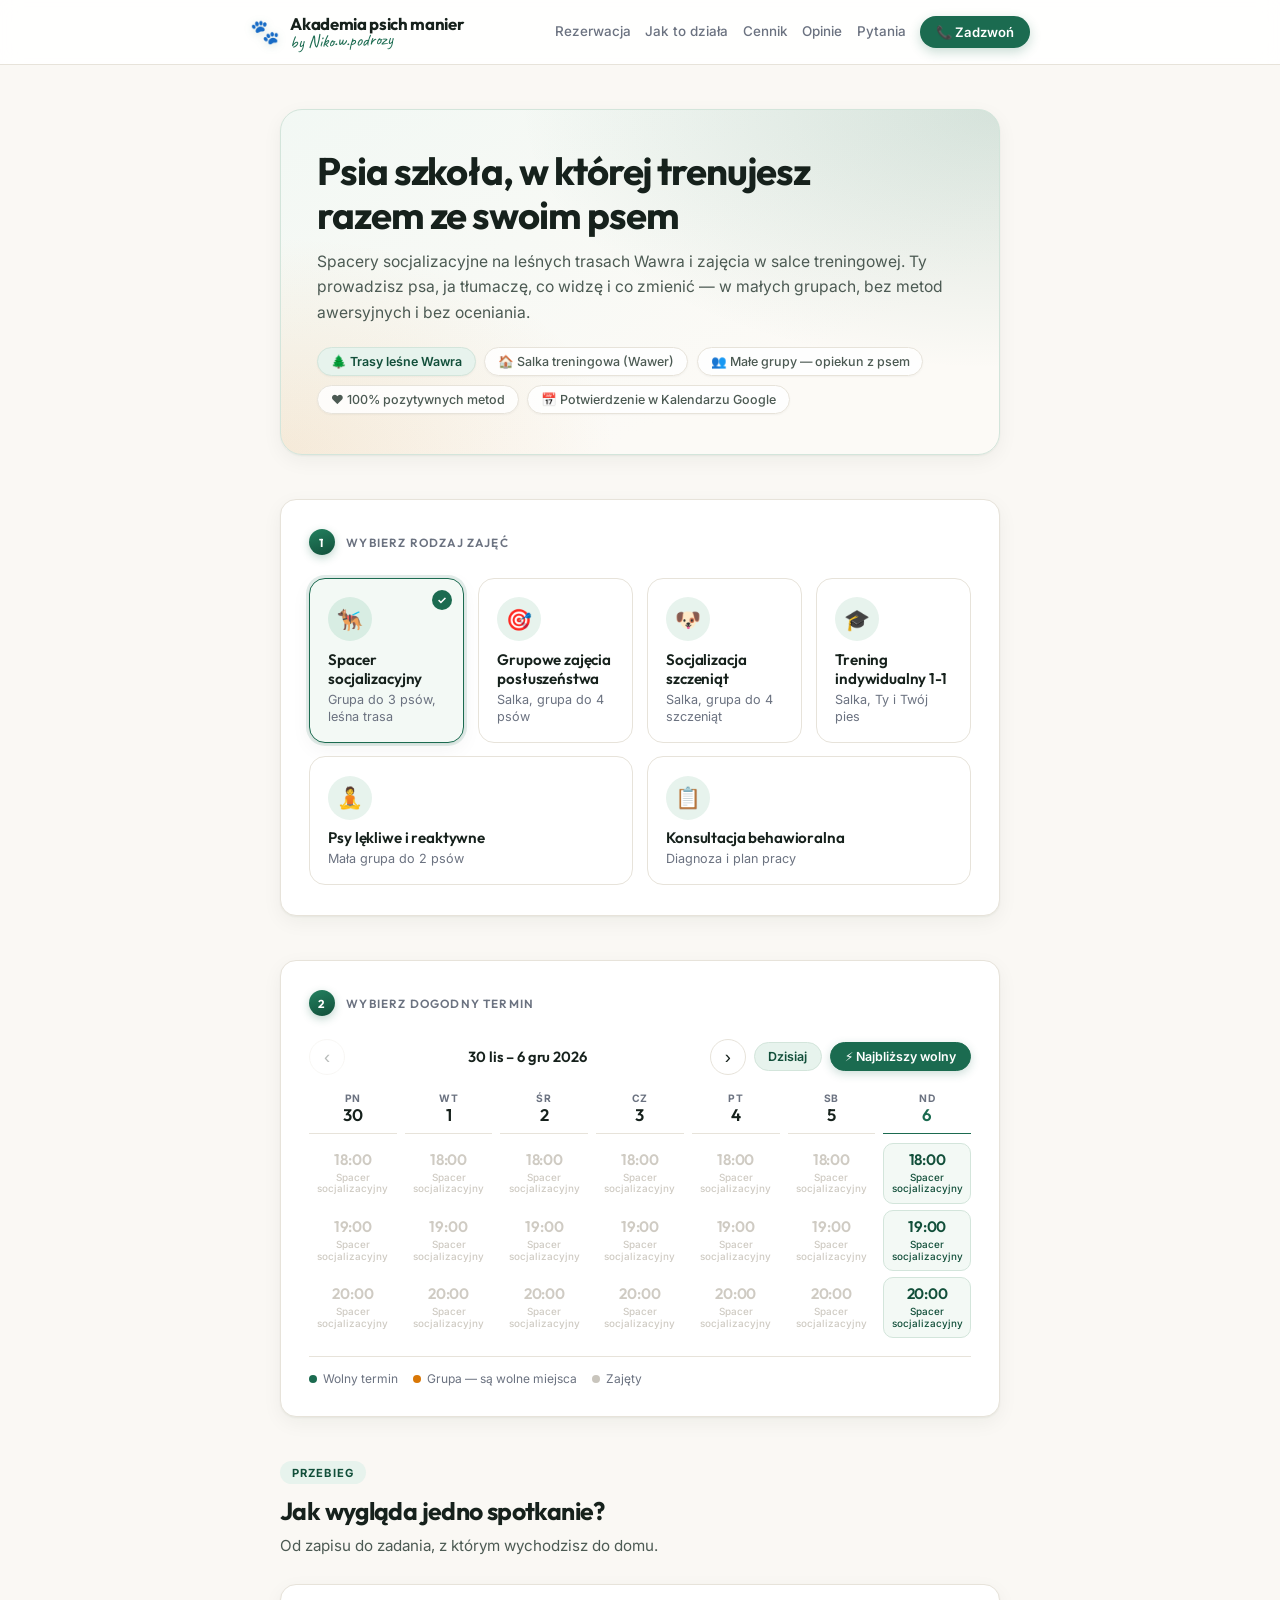
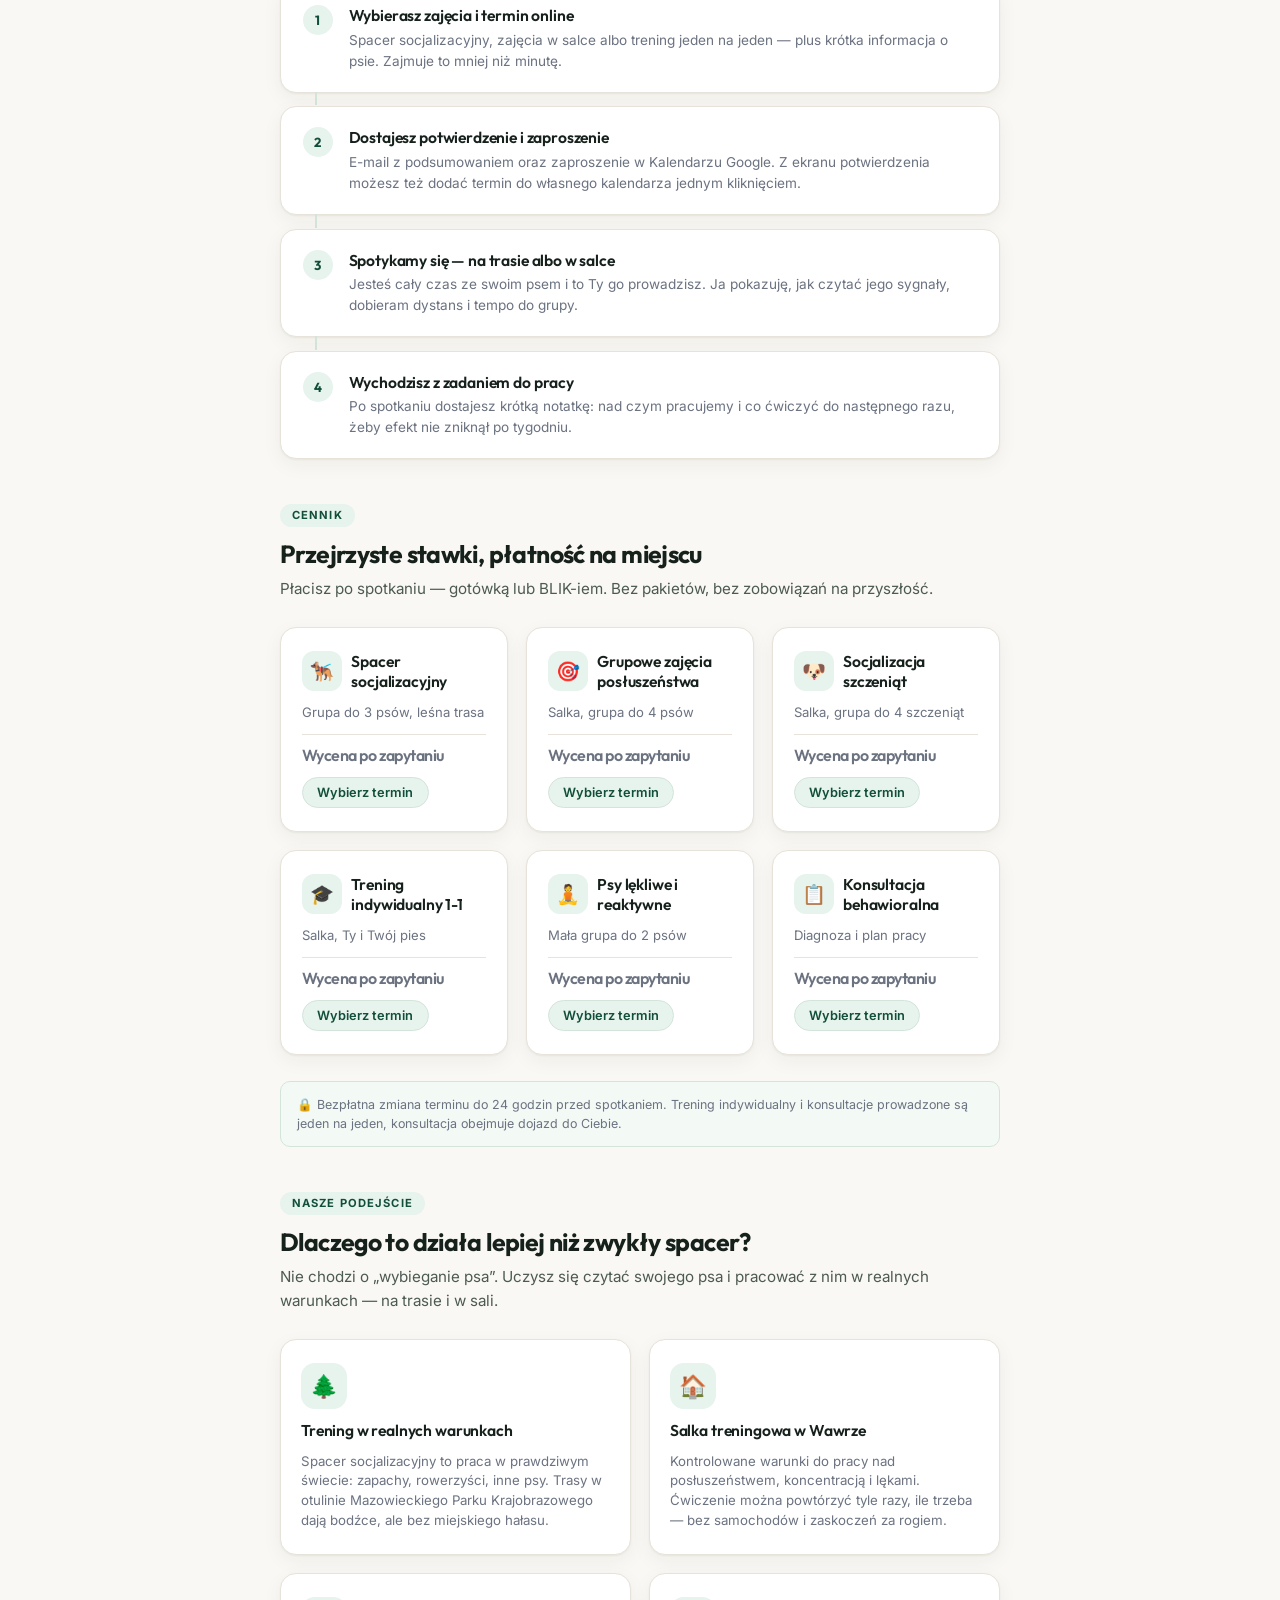
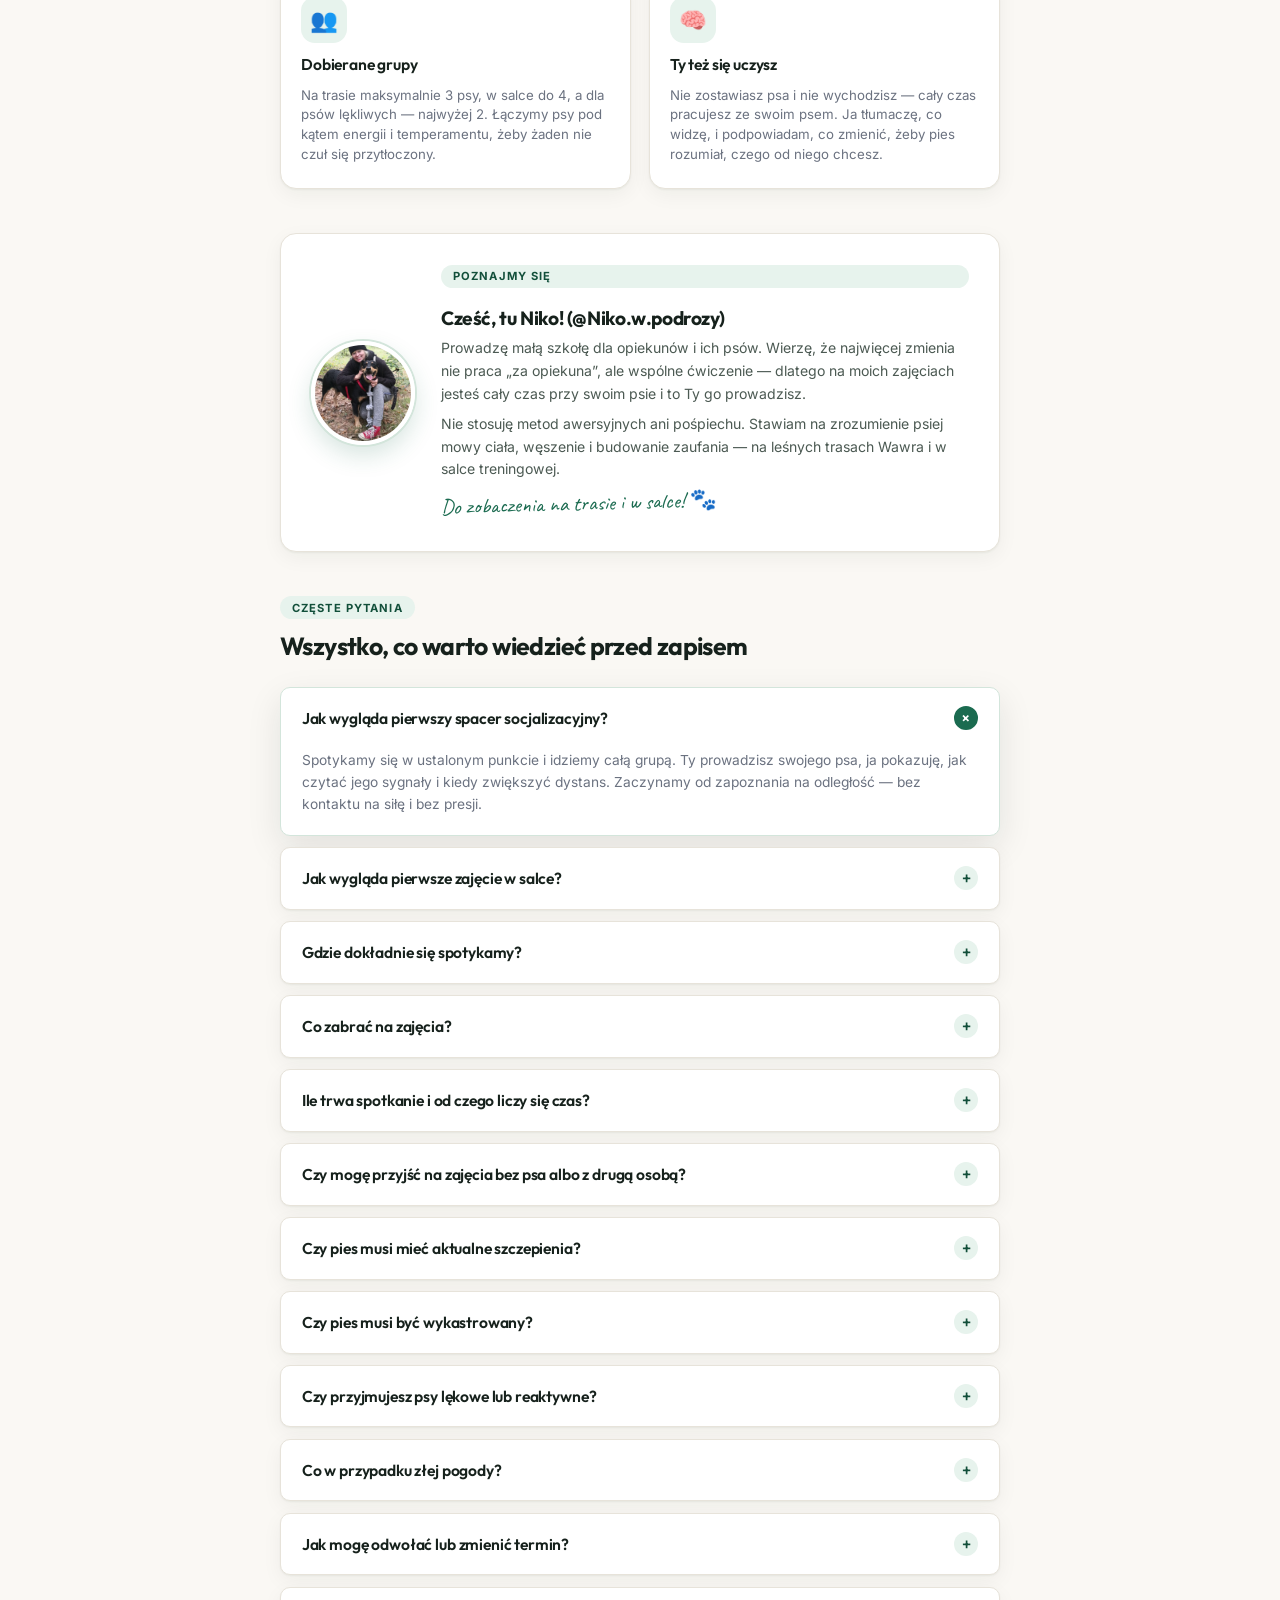
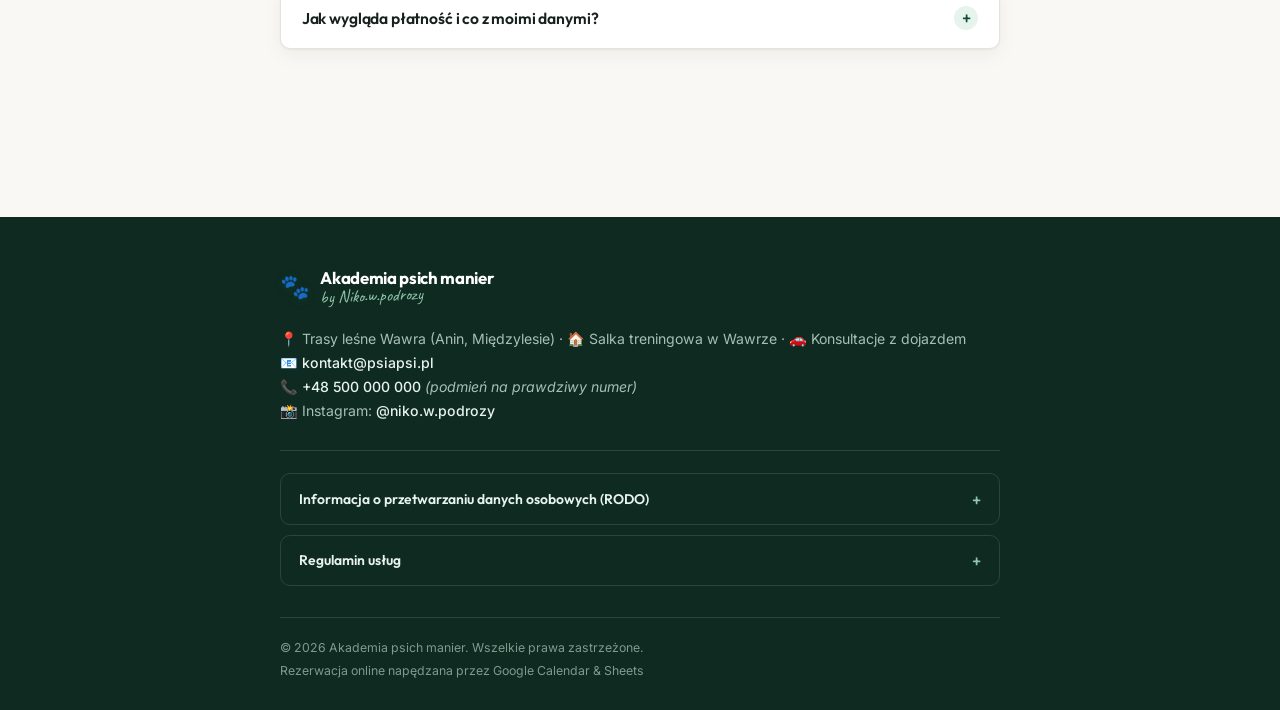
==== commit 2e019cc9: "Zmień nazwę szkoły na Akademia psich manier Podmieniono wszystkie widoczne nazwy: stronę główną i me" ====
--- a/index.html
+++ b/index.html
@@ -3,11 +3,11 @@
 <head>
   <meta charset="UTF-8">
   <meta name="viewport" content="width=device-width, initial-scale=1.0">
-  <meta name="description" content="Psiapsi — Spacery, konsultacje behawioralne i treningi dla psów w Warszawie (Wawer). Zarezerwuj termin online w mniej niż minutę.">
+  <meta name="description" content="Akademia psich manier — Spacery, konsultacje behawioralne i treningi dla psów w Warszawie (Wawer). Zarezerwuj termin online w mniej niż minutę.">
   <meta name="robots" content="index, follow">
   <meta name="theme-color" content="#1B6B50">
   <link rel="canonical" href="https://psiapsi.pl/">
-  <title>Psiapsi — Spacery, Konsultacje i Treningi Psów | Warszawa Wawer</title>
+  <title>Akademia psich manier — Spacery, Konsultacje i Treningi Psów | Warszawa Wawer</title>
 
   <!-- Favicon (inline SVG — bez dodatkowych zapytań) -->
   <link rel="icon" href="data:image/svg+xml,%3Csvg xmlns='http://www.w3.org/2000/svg' viewBox='0 0 100 100'%3E%3Ctext y='.9em' font-size='90'%3E%F0%9F%90%BE%3C/text%3E%3C/svg%3E">
@@ -15,27 +15,27 @@
   <!-- Open Graph / Social -->
   <meta property="og:type" content="website">
   <meta property="og:locale" content="pl_PL">
-  <meta property="og:site_name" content="Psiapsi">
-  <meta property="og:title" content="Psiapsi — Spacery, Konsultacje i Treningi Psów | Warszawa Wawer">
+  <meta property="og:site_name" content="Akademia psich manier">
+  <meta property="og:title" content="Akademia psich manier — Spacery, Konsultacje i Treningi Psów | Warszawa Wawer">
   <meta property="og:description" content="Spacery w otulinie Mazowieckiego Parku Krajobrazowego, małe grupy do 3 psów i konsultacje behawioralne. Zarezerwuj termin online w mniej niż minutę.">
   <meta property="og:url" content="https://psiapsi.pl/">
   <meta property="og:image" content="https://psiapsi.pl/images/Niko_Natka.jpg">
-  <meta property="og:image:alt" content="Niko i Natka — opiekunka i pies Psiapsi">
+  <meta property="og:image:alt" content="Niko i Natka — Akademia psich manier">
   <meta name="twitter:card" content="summary_large_image">
-  <meta name="twitter:title" content="Psiapsi — Spacery, Konsultacje i Treningi Psów | Warszawa Wawer">
+  <meta name="twitter:title" content="Akademia psich manier — Spacery, Konsultacje i Treningi Psów | Warszawa Wawer">
   <meta name="twitter:description" content="Spacery w otulinie Mazowieckiego Parku Krajobrazowego, małe grupy do 3 psów i konsultacje behawioralne. Zarezerwuj termin online w mniej niż minutę.">
   <meta name="twitter:image" content="https://psiapsi.pl/images/Niko_Natka.jpg">
 
   <link rel="preconnect" href="https://fonts.googleapis.com">
   <link rel="preconnect" href="https://fonts.gstatic.com" crossorigin>
   <link href="https://fonts.googleapis.com/css2?family=Caveat:wght@600&family=Inter:wght@300;400;500;600;700&family=Outfit:wght@500;600;700&display=swap" rel="stylesheet">
-  <link rel="stylesheet" href="styles/spotkania.css?v=20261031c">
+  <link rel="stylesheet" href="styles/spotkania.css?v=20261031d">
 
   <script type="application/ld+json">
   {
     "@context": "https://schema.org",
     "@type": "LocalBusiness",
-    "name": "Psiapsi",
+    "name": "Akademia psich manier",
     "description": "Spacery, konsultacje behawioralne i treningi dla psów w Warszawie (Wawer).",
     "url": "https://psiapsi.pl/",
     "image": "https://psiapsi.pl/images/Niko_Natka.jpg",
@@ -66,10 +66,10 @@
   <!-- Nagłówek serwisu -->
   <header class="s-header">
     <div class="s-header-inner">
-      <a href="index.html" class="s-logo" aria-label="Psiapsi — Strona Główna">
+      <a href="index.html" class="s-logo" aria-label="Akademia psich manier — Strona Główna">
         <span class="s-logo-icon">🐾</span>
         <div class="s-logo-text">
-          <span class="s-logo-name">Psiapsi</span>
+          <span class="s-logo-name">Akademia psich manier</span>
           <span class="s-logo-sub">by Niko.w.podrozy</span>
         </div>
       </a>
@@ -372,7 +372,7 @@
       <!-- ── SEKCJA 2: O MNIE ────────────────────────────────────────── -->
       <section class="s-section" id="o-nas">
         <div class="s-about-card">
-          <img src="images/Niko_Natka.jpg" alt="Niko i Natka — Psiapsi" class="s-about-avatar" width="96" height="96" loading="lazy" decoding="async">
+          <img src="images/Niko_Natka.jpg" alt="Niko i Natka — Akademia psich manier" class="s-about-avatar" width="96" height="96" loading="lazy" decoding="async">
           <div class="s-about-content">
             <span class="s-section-tag">Poznajmy się</span>
             <h2 class="s-about-name">Cześć, tu Niko! (@Niko.w.podrozy)</h2>
@@ -456,7 +456,7 @@
         <div class="s-logo">
           <span class="s-logo-icon">🐾</span>
           <div class="s-logo-text">
-            <span class="s-logo-name">Psiapsi</span>
+            <span class="s-logo-name">Akademia psich manier</span>
             <span class="s-logo-sub">by Niko.w.podrozy</span>
           </div>
         </div>
@@ -474,7 +474,7 @@
         <details class="s-legal-item" id="rodo">
           <summary class="s-legal-question">Informacja o przetwarzaniu danych osobowych (RODO)</summary>
           <div class="s-legal-body">
-            <p><strong>Administrator danych:</strong> Psiapsi, kontakt@psiapsi.pl. <em>Uzupełnij pełną nazwę, adres i NIP.</em></p>
+            <p><strong>Administrator danych:</strong> Akademia psich manier, kontakt@psiapsi.pl. <em>Uzupełnij pełną nazwę, adres i NIP.</em></p>
             <p>Dane z formularza (imię, nazwisko, e-mail, telefon, informacje o psie) przetwarzamy wyłącznie w celu przyjęcia i obsługi rezerwacji, kontaktu w sprawie spotkania oraz utworzenia zaproszenia w kalendarzu — na podstawie art. 6 ust. 1 lit. b RODO (wykonanie umowy) oraz lit. f (prawnie uzasadniony interes: kontakt i obrona przed roszczeniami).</p>
             <p>W obsłudze zapisów korzystamy z usług Google (Arkusz Google, Kalendarz Google, Gmail), w związku z czym dane są przetwarzane również poza terenem Polski, na warunkach opisanych w dokumentach Google. Nie przekazujemy danych w celach marketingowych i nie sprzedajemy ich osobom trzecim.</p>
             <p>Dane przechowujemy przez czas niezbędny do obsługi rezerwacji i rozliczeń, a w zakresie wymaganym przepisami — do upływu okresu przedawnienia roszczeń.</p>
@@ -497,12 +497,12 @@
       </div>
 
       <div class="s-footer-bottom">
-        <span>© 2026 Psiapsi. Wszelkie prawa zastrzeżone.</span>
+        <span>© 2026 Akademia psich manier. Wszelkie prawa zastrzeżone.</span>
         <span>Rezerwacja online napędzana przez Google Calendar & Sheets</span>
       </div>
     </div>
   </footer>
 
-  <script src="scripts/spotkania.js?v=20261031c" defer></script>
+  <script src="scripts/spotkania.js?v=20261031d" defer></script>
 </body>
 </html>
--- a/styles/spotkania.css
+++ b/styles/spotkania.css
@@ -1,5 +1,5 @@
 /* ==========================================================
-   PsiApsi — spotkania.css
+   Akademia psich manier — spotkania.css
    Ciepła, leśna minimalistyka:
    papierowe tło · głęboka zieleń · piaskowy akcent
    Nagłówki: Outfit · Treść: Inter · Odręczne akcenty: Caveat
@@ -101,7 +101,7 @@
 }
 
 .s-header-inner {
-  max-width: 720px;
+  max-width: 820px;
   margin: 0 auto;
   padding: 0 1.25rem;
   height: 64px;
@@ -135,9 +135,10 @@
 .s-logo-name {
   font-family: var(--font-display);
   font-weight: 700;
-  font-size: 1.3rem;
+  font-size: 1.05rem;
   letter-spacing: -.02em;
   color: var(--text);
+  white-space: nowrap;
 }
 
 .s-logo-sub {
@@ -1072,15 +1073,16 @@
 
 /* ── Nawigacja w nagłówku ─────────────────────────────────── */
 
-.s-nav-links { display: flex; align-items: center; gap: 1.3rem; }
+.s-nav-links { display: flex; align-items: center; gap: .9rem; }
 
 .s-nav-link {
   position: relative;
-  font-size: .88rem;
+  font-size: .84rem;
   font-weight: 500;
   color: var(--text-muted);
   text-decoration: none;
   padding-bottom: 2px;
+  white-space: nowrap;
   transition: color .18s;
 }
 .s-nav-link::after {
@@ -1707,29 +1709,9 @@
 
 /* ── Responsywność ────────────────────────────────────────── */
 
-@media (max-width: 559px) {
-  .s-main             { padding: 1.5rem 1rem 4rem; }
-  .s-page             { gap: 2.25rem; }
-
-  .s-page-title       { padding: 1.75rem 1.4rem; border-radius: var(--radius); }
-  .s-page-title h1    { font-size: 1.5rem; }
-  .s-page-title p     { font-size: .92rem; }
-
-  .s-step             { padding: 1.35rem 1.25rem; }
-  .s-step-label       { letter-spacing: .08em; }
-
-  .s-service-row      { gap: .6rem; }
-  .s-service-btn      { min-width: 100%; flex-direction: row; align-items: center; gap: .9rem; padding: 1rem 2.6rem 1rem 1rem; }
-  .s-service-btn.active::after { top: 50%; transform: translateY(-50%); right: .9rem; }
-  .s-service-text     { flex: 1; }
-  .s-service-icon     { width: 40px; height: 40px; font-size: 1.2rem; }
-
-  .s-form-grid        { grid-template-columns: 1fr; }
-  .s-field--full      { grid-column: 1; }
-
-  .s-mobile-banner    { display: flex; }
-
-  /* Menu mobilne: przycisk hamburgera + rozwijany panel w nagłówku */
+/* Dłuższa nazwa szkoły nie mieści się w poziomym menu — na tabletach
+   przechodzimy na hamburger, zanim linki zaczną się zawijać. */
+@media (max-width: 779px) {
   .s-menu-toggle { display: flex; }
 
   .s-nav-links {
@@ -1762,6 +1744,29 @@
     text-align: center;
     padding: .75rem 1rem;
   }
+}
+
+@media (max-width: 559px) {
+  .s-main             { padding: 1.5rem 1rem 4rem; }
+  .s-page             { gap: 2.25rem; }
+
+  .s-page-title       { padding: 1.75rem 1.4rem; border-radius: var(--radius); }
+  .s-page-title h1    { font-size: 1.5rem; }
+  .s-page-title p     { font-size: .92rem; }
+
+  .s-step             { padding: 1.35rem 1.25rem; }
+  .s-step-label       { letter-spacing: .08em; }
+
+  .s-service-row      { gap: .6rem; }
+  .s-service-btn      { min-width: 100%; flex-direction: row; align-items: center; gap: .9rem; padding: 1rem 2.6rem 1rem 1rem; }
+  .s-service-btn.active::after { top: 50%; transform: translateY(-50%); right: .9rem; }
+  .s-service-text     { flex: 1; }
+  .s-service-icon     { width: 40px; height: 40px; font-size: 1.2rem; }
+
+  .s-form-grid        { grid-template-columns: 1fr; }
+  .s-field--full      { grid-column: 1; }
+
+  .s-mobile-banner    { display: flex; }
 
   .s-price-grid       { grid-template-columns: 1fr; }
   .s-testimonial-grid { grid-template-columns: 1fr; }
